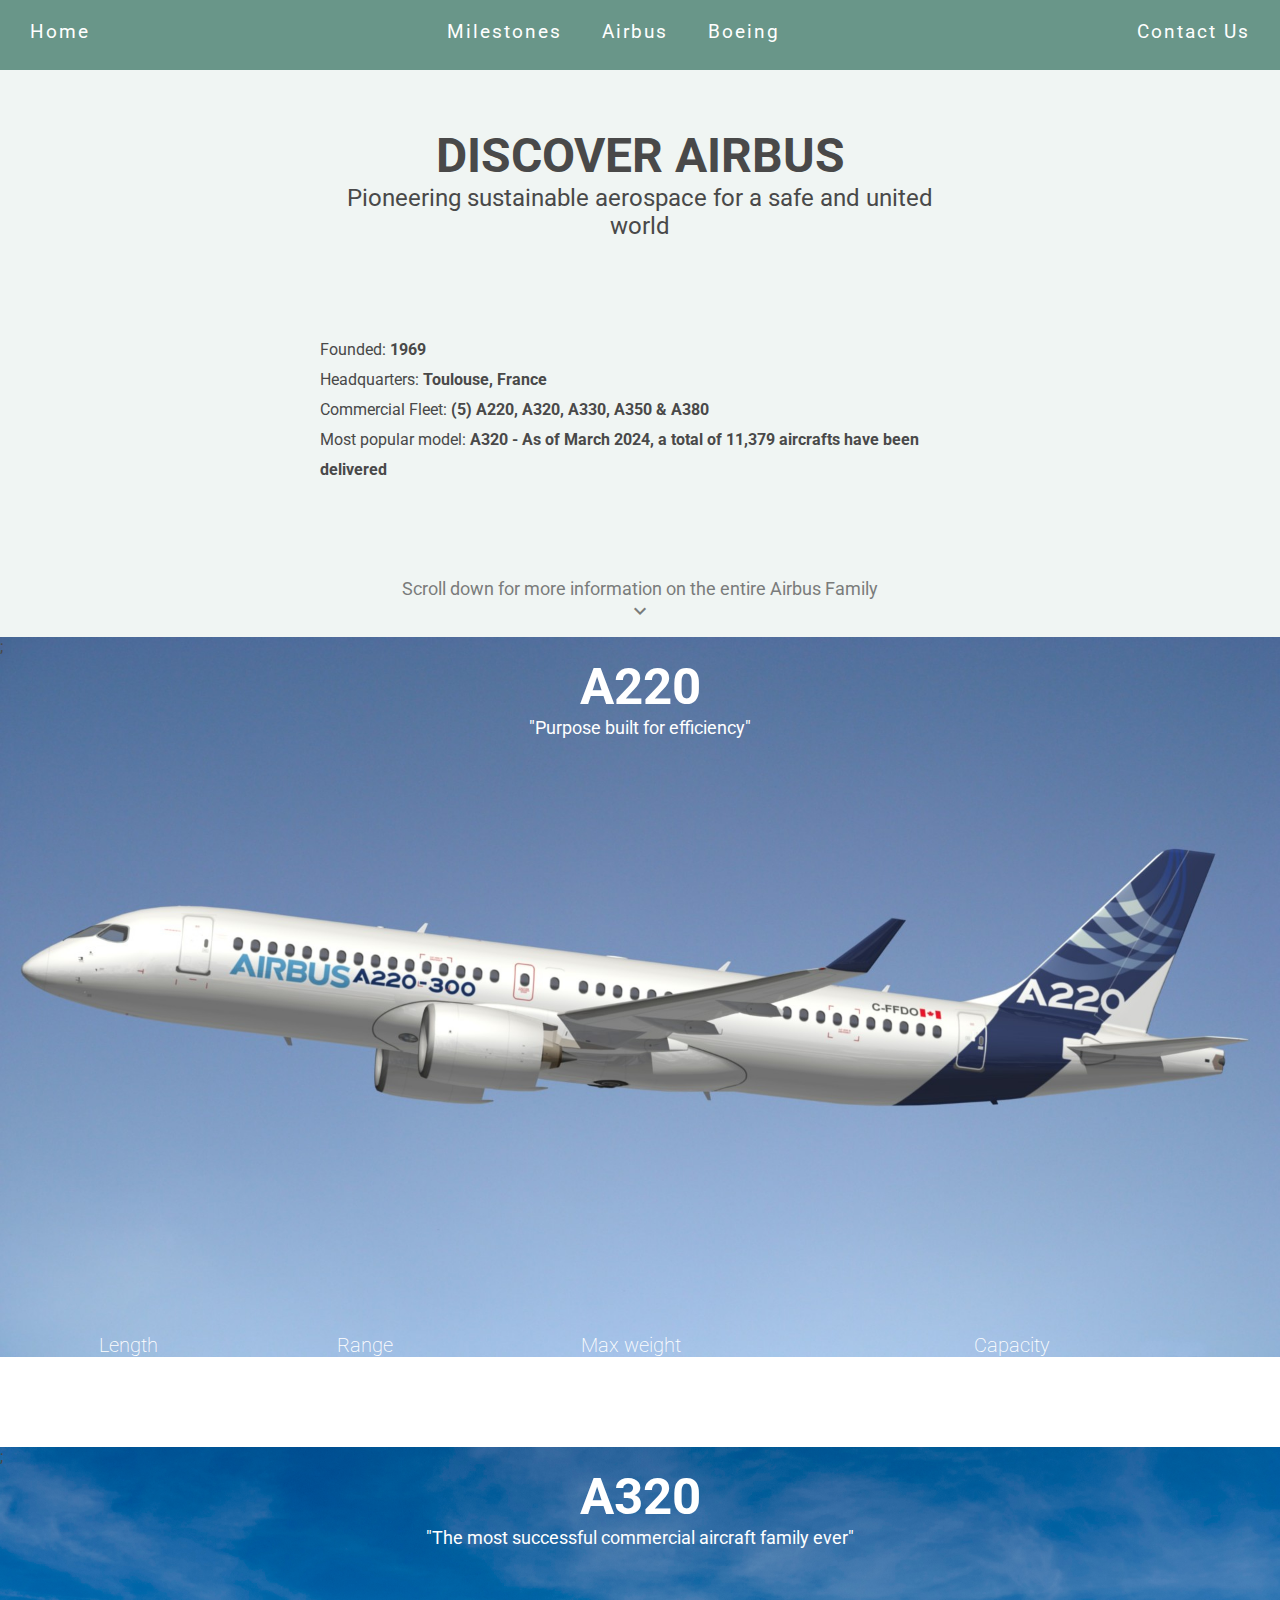
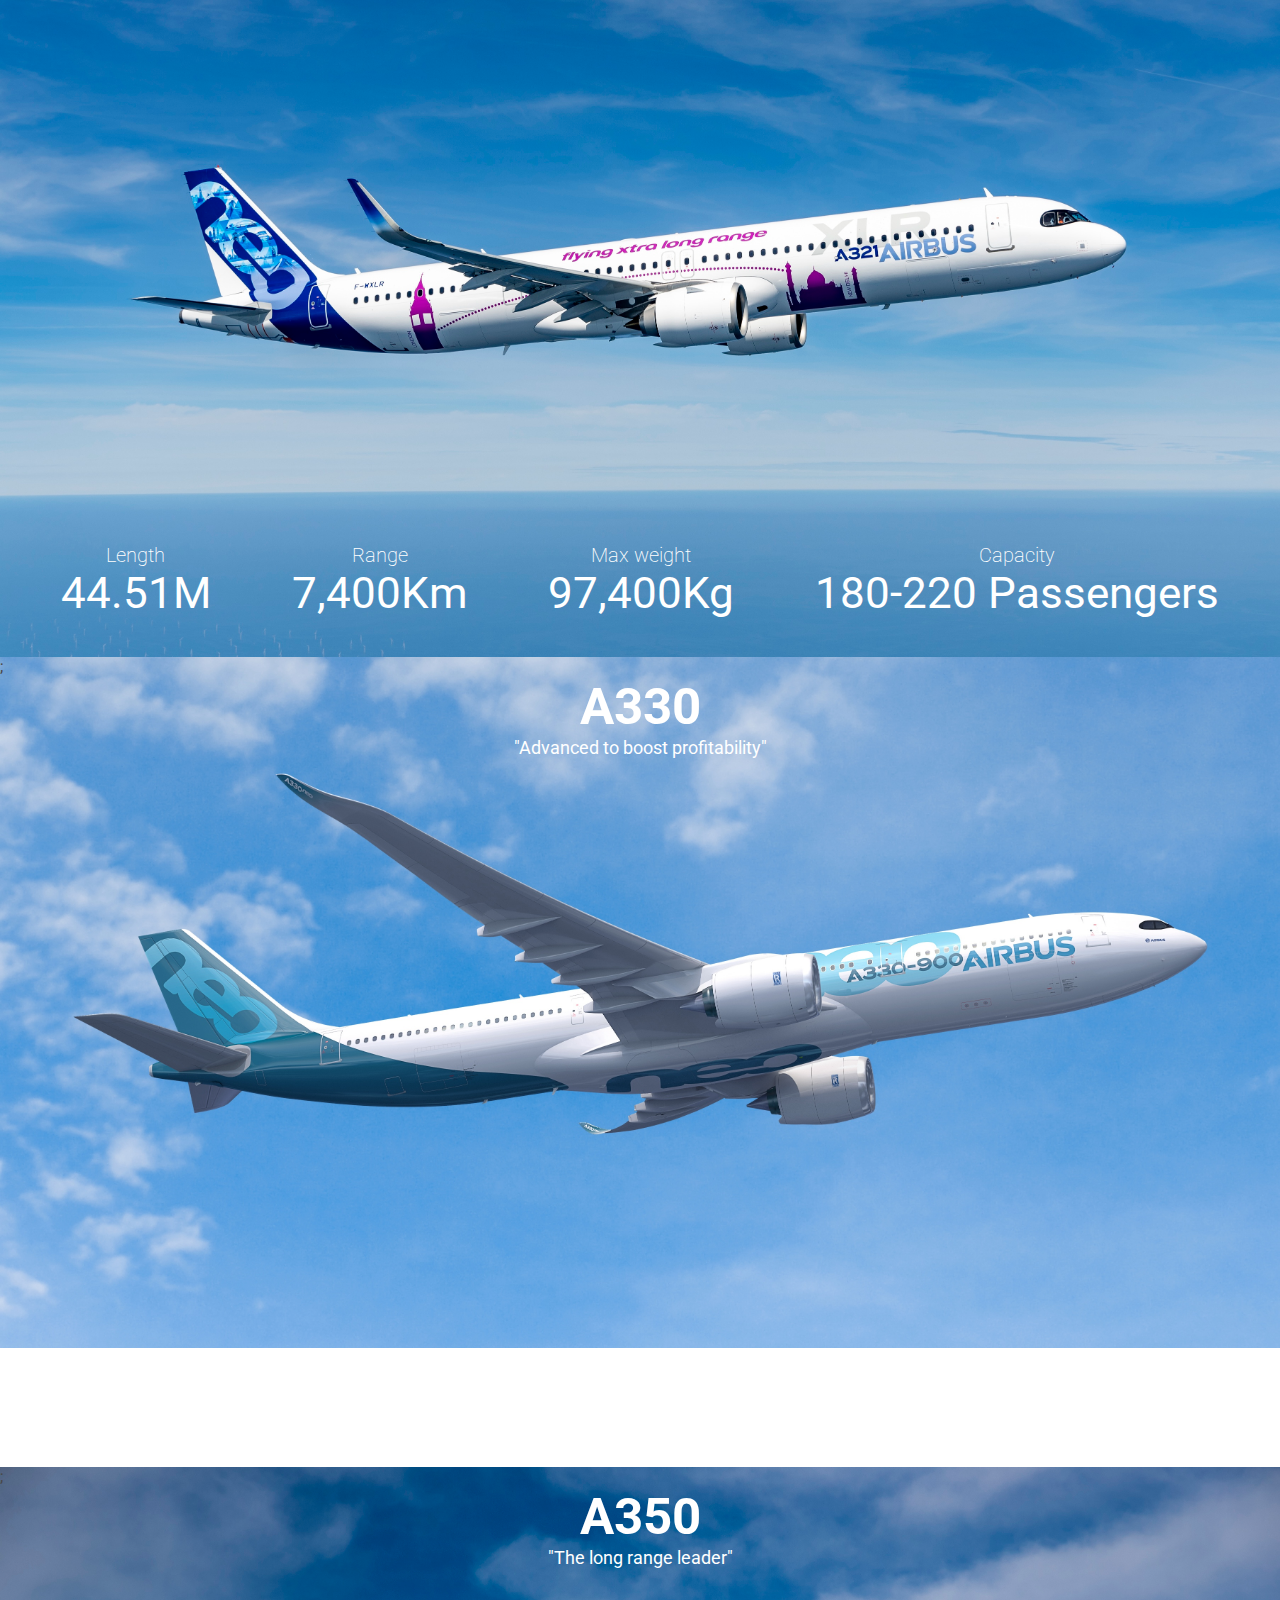
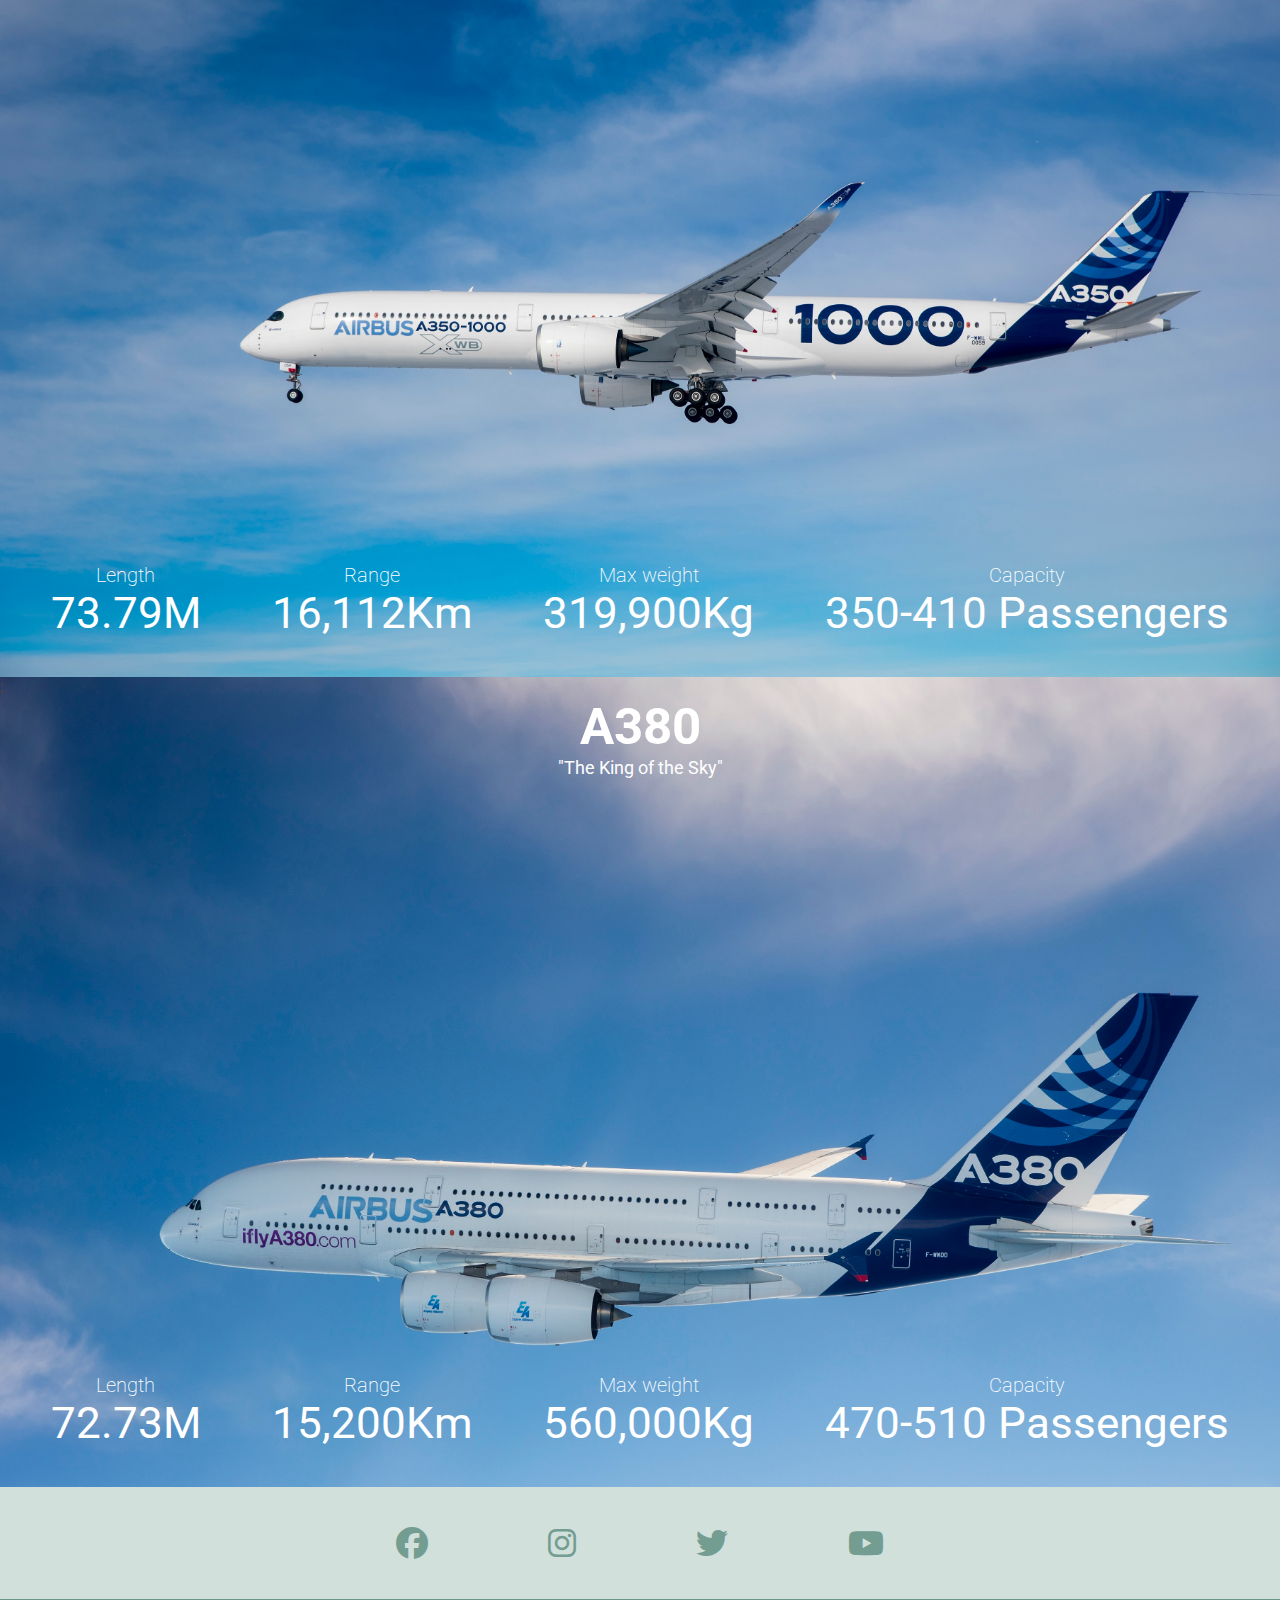
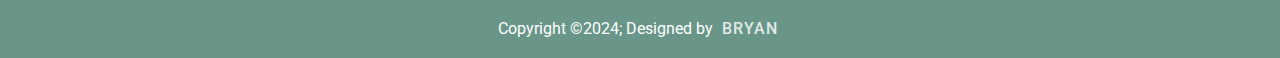
==== Airbus.html @ 9316a897 "fix airbus issues" ====
<!DOCTYPE html>
<html lang="en">
<head>
    <meta charset="UTF-8">
    <meta name="viewport" content="width=device-width, initial-scale=1.0">
    
    <!-- Meta tags for search engines // Used ChatGPT to generate description and keywords-->
    <meta name="description" content="Explore the dominance of Airbus and Boeing in the aviation industry on Aviation Monopoly. Learn about their history, fleet, and impact on air travel.">
    <meta name="keywords" content="aviation, monopoly, Airbus, Boeing, aircraft, fleet, dominance">

    <title>Airbus Aircraft Portafolio</title>

    <!--CSS linked-->
    <link rel="stylesheet" href="assets/css/style.css">

    <!--Added Google Icons-->
    <link href="https://fonts.googleapis.com/icon?family=Material+Icons"
      rel="stylesheet">

      <!-- Added Font-Awesome for social media icons in footer -->

    <link rel="stylesheet" href="https://cdnjs.cloudflare.com/ajax/libs/font-awesome/6.5.2/css/all.min.css"  
    crossorigin="anonymous" referrerpolicy="no-referrer">
    
</head>
<body>
    <header>
        <nav id="menu">
          <ul>
            <li class="homepage"><a href="index.html">Home</a></li>
            <li><a href="index.html#Milestones">Milestones</a></li>
            <li class="dropdown">
              <a href="Airbus.html">Airbus</a>
              <div class="dropdown-content">
                <a href="Airbus.html#a220">A220</a>
                <a href="Airbus.html#a320">A320</a>
                <a href="Airbus.html#a330">A330</a>
                <a href="Airbus.html#a350">A350</a>
                <a href="Airbus.html#a380">A380</a>
              </div>
            </li>
            <li class="dropdown">
              <a href="Boeing.html">Boeing</a>
              <div class="dropdown-content">
                <a href="Boeing.html#b737">Boeing 737</a>
                <a href="Boeing.html#b747">Boeing 747</a>
                <a href="Boeing.html#b767">Boeing 767</a>
                <a href="Boeing.html#b777">Boeing 777</a>
                <a href="Boeing.html#b787">Boeing 787</a>
              </div>
            </li>
            <li class="contact"><a href="index.html#form">Contact Us</a></li>
          </ul>
        </nav>
      </header>

    <section class="airbus-hero">
        <div class="airbus-title">
            <h1>DISCOVER AIRBUS</h1>
            <p>Pioneering sustainable aerospace for a safe and united world</p>
        </div>
        <div class="stats">
            <ul style="list-style-type: none;">
                <li>Founded:<strong> 1969</strong></li>
                <li>Headquarters: <strong>Toulouse, France</strong></li>
                <li>Commercial Fleet: <strong>(5) A220, A320, A330, A350 & A380</strong></li>
                <li> Most popular model: <strong>A320 - As of March 2024, a total of 11,379 aircrafts have been delivered</strong></li>
            </ul>
        </div>
        <div class="scroll">
            <p>Scroll down for more information on the entire Airbus Family</p>
            <i class="material-icons">expand_more</iclass></i>
        </div>
    </section>
    <section class="a220-container" id="a220">
        <img src="./assets/images/Airbus-Page/A220-300 in flight.jpeg" class="a220-img" alt="a220 in flight">;
       <div class="a220-title">
            <h1>A220</h1>
            <p >"Purpose built for efficiency"</p>
       </div>
        <div class="a220-info">
            <div>
                <p>Length</p>
                <h3>38.7M</h3>
            </div>
            <div>
                <p>Range</p>
                <h3>6,297Km</h3>
            </div>
            <div>
                <p>Max weight</p>
                <h3>71,200Kg</h3>
            </div>
            <div>
                <p>Capacity</p>
                <h3>120-150 Passengers</h3>
            </div>
        </div>
    </section>

   <section class="a220-container" id="a320">
        <img src="./assets/images/Airbus-Page/A321XLR.jpg" alt="a321 in flight">;
       <div class="a220-title" style="color:white">
            <h1>A320</h1>
            <p>"The most successful commercial aircraft family ever"</p>
       </div>
        <div class="a220-info">
            <div>
                <p>Length</p>
                <h3>44.51M</h3>
            </div>
            <div>
                <p>Range</p>
                <h3>7,400Km</h3>
            </div>
            <div>
                <p>Max weight</p>
                <h3>97,400Kg</h3>
            </div>
            <div>
                <p>Capacity</p>
                <h3>180-220 Passengers</h3>
            </div>
        </div>
    </section>

    <section class="a220-container" id="a330">
        <img src="./assets/images/Airbus-Page/A330-900.jpg" alt="a330 in flight">;
       <div class="a220-title" style="color:white">
            <h1>A330</h1>
            <p>"Advanced to boost profitability"</p>
       </div>
        <div class="a220-info">
            <div>
                <p>Length</p>
                <h3>63.66M</h3>
            </div>
            <div>
                <p>Range</p>
                <h3>13,334Km</h3>
            </div>
            <div>
                <p>Max weight</p>
                <h3>251,900Kg</h3>
            </div>
            <div>
                <p>Capacity</p>
                <h3>260-300 Passengers</h3>
            </div>
        </div>
    </section>

    <section class="a220-container" id="a350">
        <img src="./assets/images/Airbus-Page/A350-1000.jpg" alt="a350 in flight">;
       <div class="a220-title" style="color:white">
            <h1>A350</h1>
            <p>"The long range leader"</p>
       </div>
        <div class="a220-info">
            <div>
                <p>Length</p>
                <h3>73.79M</h3>
            </div>
            <div>
                <p>Range</p>
                <h3>16,112Km</h3>
            </div>
            <div>
                <p>Max weight</p>
                <h3>319,900Kg</h3>
            </div>
            <div>
                <p>Capacity</p>
                <h3>350-410 Passengers</h3>
            </div>
        </div>
    </section>

    <section class="a220-container" id="a380">
        <img src="./assets/images/Airbus-Page/A380.jpg" class="a320-img" alt="a380 in flight">;
       <div class="a220-title" style="color:white">
            <h1>A380</h1>
            <p>"The King of the Sky"</p>
       </div>
        <div class="a220-info">
            <div>
                <p>Length</p>
                <h3>72.73M</h3>
            </div>
            <div>
                <p>Range</p>
                <h3>15,200Km</h3>
            </div>
            <div>
                <p>Max weight</p>
                <h3>560,000Kg</h3>
            </div>
            <div>
                <p>Capacity</p>
                <h3>470-510 Passengers</h3>
            </div>
        </div>
    </section>

     <!-- Footer section starts here -->

     <footer>
        <div class="footer-container">
          <div class="social-media">
            <a href="https://www.facebook.com/" target="_blank"
              ><i class="fa-brands fa-facebook"></i
            ></a>
            <a href="https://www.instagram.com/" target="_blank"
              ><i class="fa-brands fa-instagram"></i
            ></a>
            <a href="https://twitter.com/?lang=en" target="_blank"
              ><i class="fa-brands fa-twitter"></i
            ></a>
            <a href="https://www.youtube.com/" target="_blank"
              ><i class="fa-brands fa-youtube"></i
            ></a>
          </div>
        </div>
  
        <div class="footer-bottom">
          <p>
            Copyright &copy;2024; Designed by
            <span class="designer">BRYAN</span>
          </p>
        </div>
      </footer>
  
      <!-- Footer section ends here -->

</body>
</html>
---- assets/css/style.css ----
/* Google fonts import*/
@import url("https://fonts.googleapis.com/css2?family=Roboto:ital,wght@0,100;0,300;0,400;0,500;0,700;0,900;1,100;1,300;1,400;1,500;1,700;1,900&display=swap");

* {
  padding: 0;
  margin: 0;
  box-sizing: border-box;
}

/* Make body be viewed in the entire screen*/
body {
  min-height: 100vh;
  display: flex;
  flex-direction: column;
  font-family: "Roboto";
  font-size: 16px;
  color: #494949;
}

/* Header styling starts here */

header {
  position: relative;
  height: 70px;
  z-index: 1;
  background-color: #699689;
  
}

#menu ul {
  list-style: none;
  padding: 20px;
  display: flex;
  justify-content: space-between;
  align-items: center; 
  font-size: 118%;
  letter-spacing: 2px;
  color: white;
}

#menu li {
  margin: 0 10px;
}

#menu .homepage,
#menu .contact {
  margin: 0;
}

#menu .homepage {
  margin-right: auto;
}

#menu .contact {
  margin-left: auto;
}

#menu a {
  text-decoration: none;
  color: white;
  padding: 15px 10px;
  text-align: center;
}

#menu a:hover {
  background-color: #d2e0dc;
}

/* Header styling ends here */

/* Dropdown Nav styling starts here */

.dropdown:hover .dropdown-content {
  display: block;
}

.dropdown-content {
  display: none;
  position: absolute;
  background-color: #699689;
  min-width: 150px;
  z-index: 1;
  box-shadow: 0 0 3px #808080;
}

.dropdown-content a {
  display: block;
  line-height: 30px;
  text-align: center;
}

/* Dropdown Nav styling ends here */

/* Hero page starts here*/

.hero {
  position: relative;
  overflow: hidden;
  height: 63vh;
}

.hero img {
  width: 100%;
  height: auto;
  object-fit: cover;
}

.page-title {
  position: absolute;
  top: 110px;
  left: 50%;
  transform: translateX(-50%);
  width: 100%;
  text-align: center;
  color: white;
}

.page-title h1 {
  font-size: 40px;
  padding: 20px;
}

/* Hero page ends here*/

/* About section starts here */

.about-section {
  padding: 30px 80px;
}

.about-section h2 {
  text-align: center;
  font-size: 27px;
  padding: 30px;
}

.about-section p {
  text-align: center;
  line-height: 30px;
  margin: 30px auto;
}

/* About section ends here */


/*Milestones Section*/
.milestonetitle {
  background-color: #f0f5f3;
  padding: 30px 60px;
}
.milestonetitle h2{ 
  text-align: center;
  padding: 30px;
  font-size: 27px;
}


/*Milestones checkpoints*/
.checkpoint {
  width: 100%;
  text-align: justify;
  padding: 15px 100px;
}
.checkpoint-one {
  width: 100%;
  text-align: justify;
  padding: 15px 100px;
  padding-top: 40px;
}
/*ZigZag format - Follow template on W3Schools*/
.container {
  padding: 20px 80px;
}
.container h3{
  text-align: center;
  padding: 20px;
}
.container video{
  display: block;
    margin: auto;
}

.column-33 {
  float: left;
  padding: 20px;
}

.milestone-text {
  text-align: justify;
  padding-top: 50px;
  line-height: 25px;
}

/*Airbus Homepage*/
.airbus-hero {
  position: relative;
  overflow: hidden;
  background-color: #f0f5f3;
  height: 63vh;
  font-size: x-large;
}
.airbus-title {
  position: absolute;
  top: 20%;
  left: 50%;
  transform: translate(-50%, -50%);
  text-align: center;
}
.stats {
  position: absolute;
  top: 60%;
  left: 50%;
  transform: translate(-50%, -50%);
  text-align: left;
  font-size: 16px;
  line-height: 30px;
  list-style-type: disc;
}

/*Aircraft Fleet*/
.a220-container {
  position: relative;
  width: 100%;
  height: 90vh;
}
.a220-container img {
  z-index: -1;
  position: absolute;
  width: 100vw;
  object-fit: cover;
}
.a220-info {
  width: 100%;
  display: flex;
  align-items: center;
  position: absolute;
  bottom: 38px;
  text-align: center;
  justify-content: space-evenly;
  color: white;
}
.a220-info div {
  margin: 0 20px;
}
.a220-info div h3 {
  font-size: clamp(12px, 4vw, 44px);
  font-weight: 400;
}
.a220-info div p {
  font-size: clamp(12px, 4vw, 20px);
  font-weight: 200;
}
.a220-title {
  width: 100%;
  display: flex;
  flex-direction: column;
  align-items: center;
  position: absolute;
}
.a220-title h1 {
  font-size: clamp(12px, 4vw, 70px);
  font-weight: 700;
}
.a220-title p {
  font-size: clamp(12px, 4vw, 18px);
}
#a220 h1 {
  color: white;
}
#a220 p {
  color: white;
}
/*Styling scroll down instruction*/
.scroll {
  position: absolute;
  bottom: 10px;
  width: 100%;
  text-align: center;
  opacity: 0.7;
  font-size: 18px;
}


/* Contacts us form starts here */
.form{
  position: relative;
  align-self: center;
  text-align: center;
  padding: 50px 60px;
}

.contact-us-form {
  position: absolute;
}

.form p{
  padding: 10px;
}

.text-input {
  background-color: white;
  width: 90%;
  padding: 10px;
  margin: 5px;
  border: 0;
}

textarea {
  background-color: white;
  padding: 10px;
  width: 90%;
  height: 100px;
  margin: 5px;
  border: 0;
}

.contact-us-button{
  position: relative;
  text-align: center;
  width: 90%;
  background-color: #699689;
  padding: 5px;
  margin-top: 10px;
  border: 0;
  color: white;
}

.contact-us-button:hover {
  background-color: #d2e0dc;
  cursor: pointer;
}


/* Contacts us form ends here */

/* Footer styling starts here*/

footer {
  background-color: #d2e0dc;
  display: flex;
  flex-direction: column;
}

.footer-container {
  width: 100%;
  padding: 20px 30px;
}

.social-media {
  display: flex;
  justify-content: center;
}

.social-media a {
  text-decoration: none;
  padding: 10px 50px;
  margin: 10px;
  border-radius: 50%;
}

.social-media a i {
  font-size: 2em;
  color: #699689;
  opacity: 0.9;
}

.social-media a:hover i {
  color: white;
  transition: 0.5s;
}

.footer-bottom {
  background-color: #699689;
  padding: 20px;
  text-align: center;
}

.footer-bottom p {
  color: white;
}

.designer {
  opacity: 0.8;
  letter-spacing: 1px;
  font-weight: 500;
  margin: 0px 5px;
}

/* Footer styling ends here*/


/* Media queries for responsivness */

@media screen and (max-width: 768px) {
  .page-title {
    width: 100%; 
  }
 
}

@media screen and (max-width: 1000px) {
  /*To make ZigZag portion responsive*/
  .column-66,
  .column-33 {
    width: 100%;
    text-align: center;
  }
  .hero{
    height: 38vh;
  }
  .a220-container{
    height: 45vh;
  }
  .a220-container img{
    height: 45vh;
    object-fit:fill
  };
}
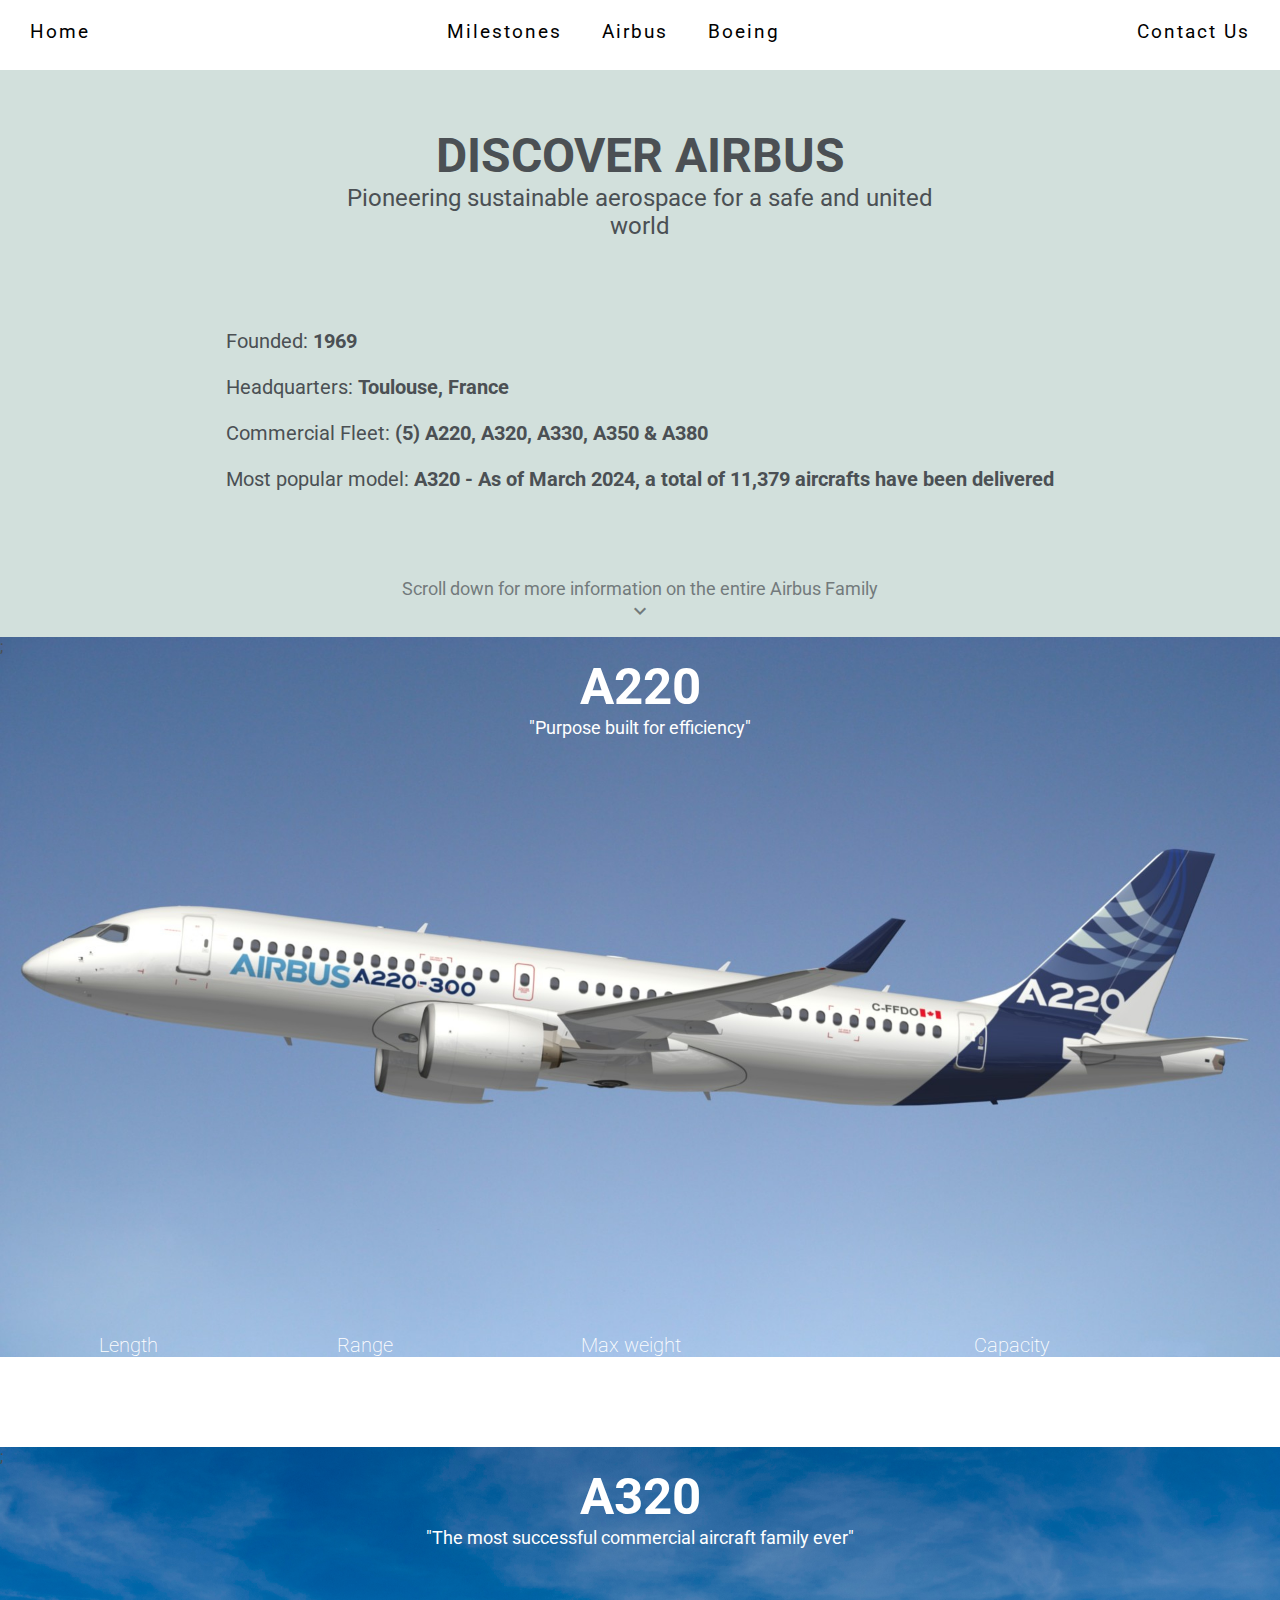
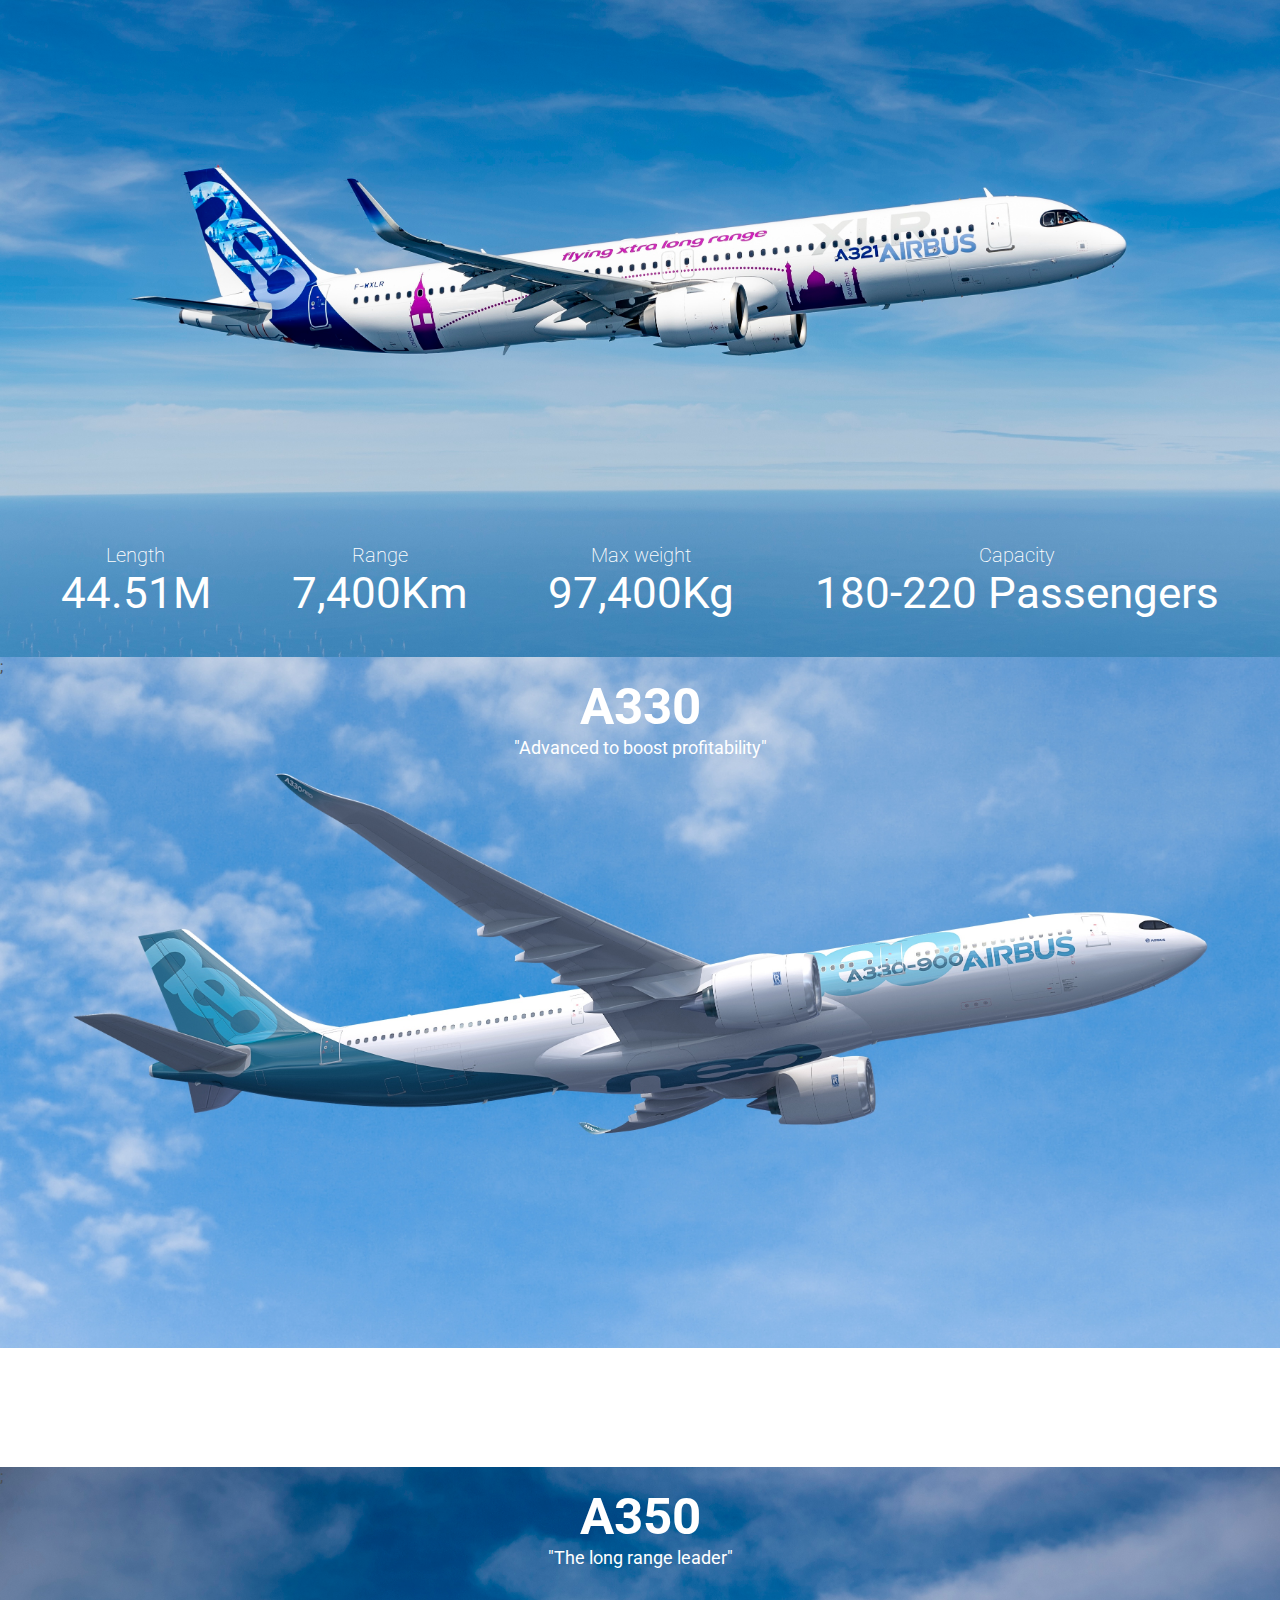
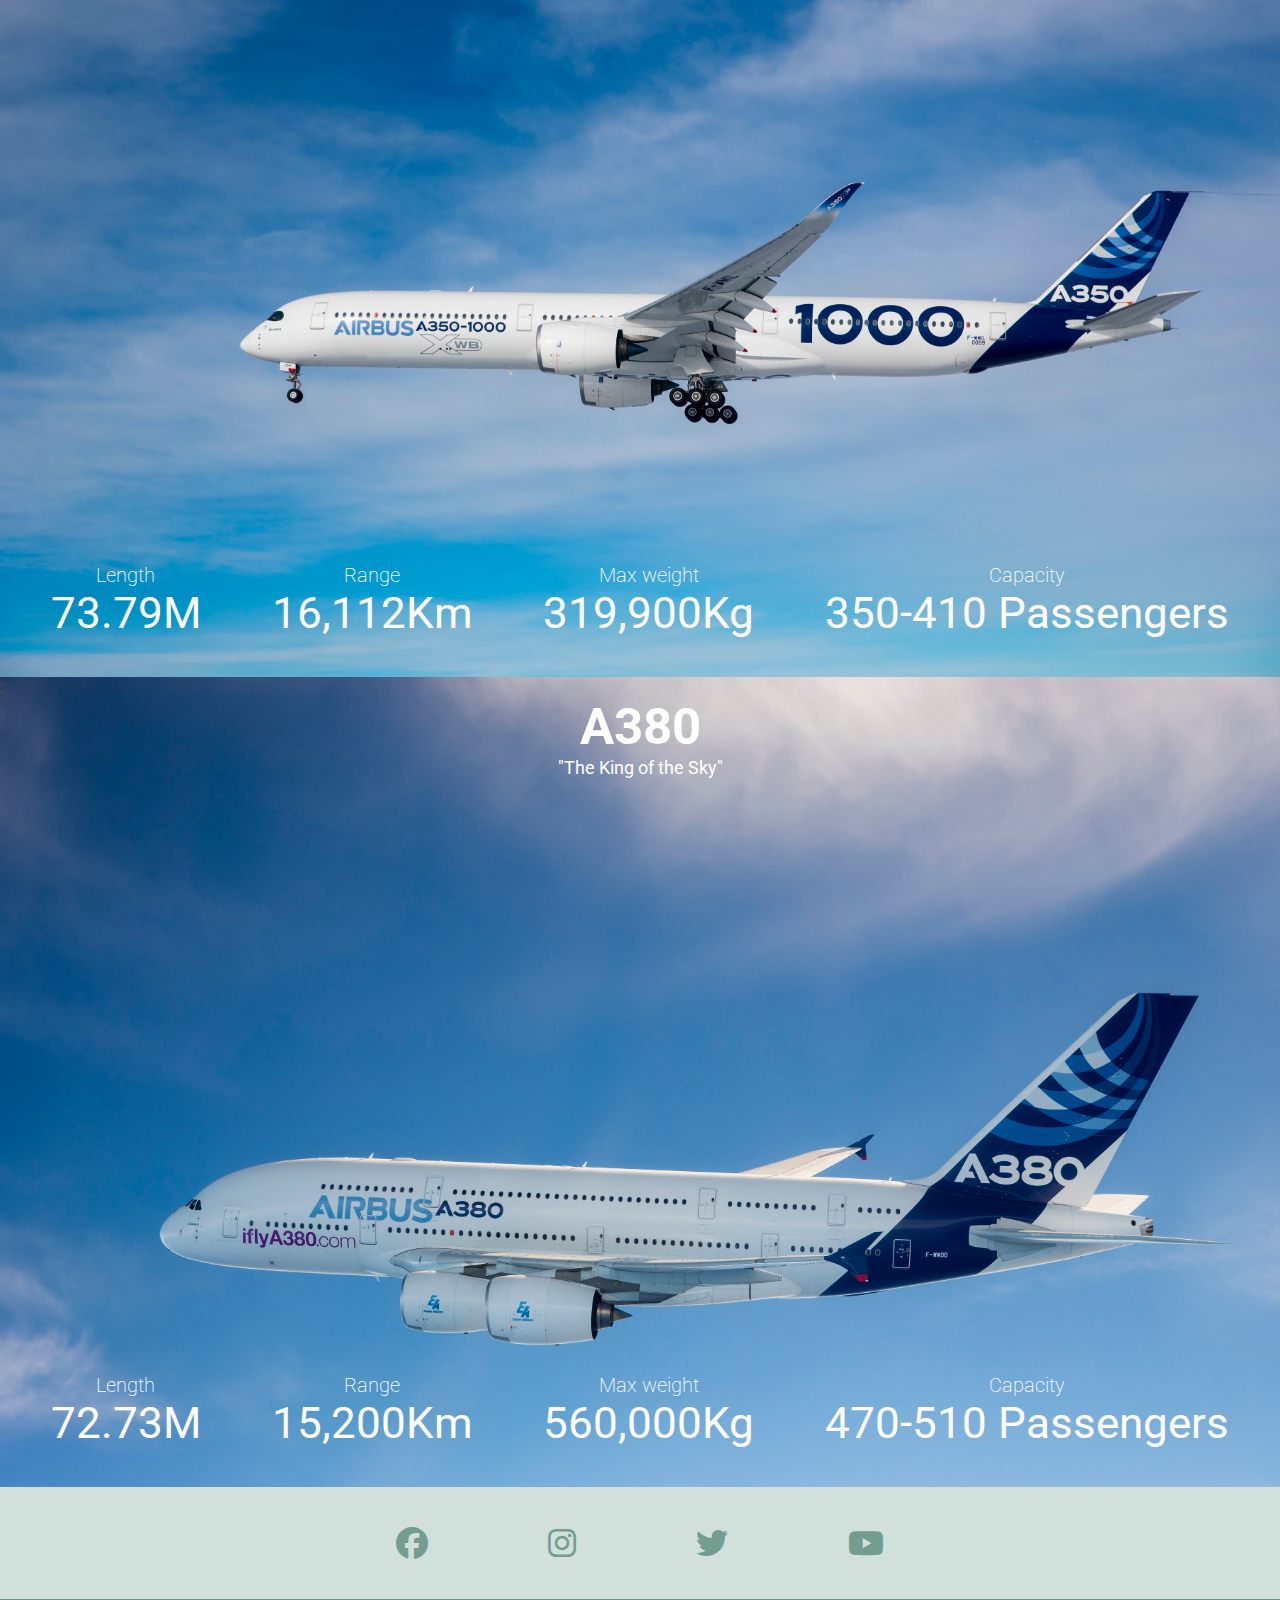
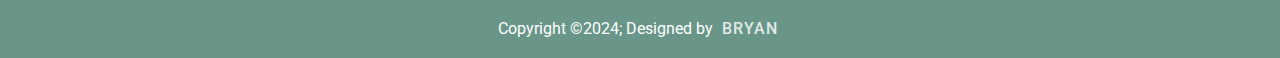
==== commit 4968303f: "Add read-me images" ====
--- a/Airbus.html
+++ b/Airbus.html
@@ -177,7 +177,7 @@
     </section>
 
     <section class="a220-container" id="a380">
-        <img src="./assets/images/Airbus-Page/A380.jpg" class="a320-img" alt="a380 in flight">;
+        <img src="./assets/images/Airbus-Page/A380.jpg" alt="a380 in flight">;
        <div class="a220-title" style="color:white">
             <h1>A380</h1>
             <p>"The King of the Sky"</p>
--- a/assets/css/style.css
+++ b/assets/css/style.css
@@ -12,9 +12,9 @@
   min-height: 100vh;
   display: flex;
   flex-direction: column;
-  font-family: "Roboto";
+  font-family: "Roboto", sans-serif;
   font-size: 16px;
-  color: #494949;
+  color: #4b5054;
 }
 
 /* Header styling starts here */
@@ -23,8 +23,6 @@
   position: relative;
   height: 70px;
   z-index: 1;
-  background-color: #699689;
-  
 }
 
 #menu ul {
@@ -35,7 +33,6 @@
   align-items: center; 
   font-size: 118%;
   letter-spacing: 2px;
-  color: white;
 }
 
 #menu li {
@@ -57,7 +54,7 @@
 
 #menu a {
   text-decoration: none;
-  color: white;
+  color: black;
   padding: 15px 10px;
   text-align: center;
 }
@@ -77,7 +74,7 @@
 .dropdown-content {
   display: none;
   position: absolute;
-  background-color: #699689;
+  background-color: white;
   min-width: 150px;
   z-index: 1;
   box-shadow: 0 0 3px #808080;
@@ -191,11 +188,11 @@
   line-height: 25px;
 }
 
-/*Airbus Homepage*/
+/*Airbus/ Boeing Homepage*/
 .airbus-hero {
   position: relative;
   overflow: hidden;
-  background-color: #f0f5f3;
+  background-color: #d2e0dc;
   height: 63vh;
   font-size: x-large;
 }
@@ -211,10 +208,9 @@
   top: 60%;
   left: 50%;
   transform: translate(-50%, -50%);
-  text-align: left;
-  font-size: 16px;
-  line-height: 30px;
-  list-style-type: disc;
+  font-size: 20px;
+  line-height: 46px;
+  width: max-content;
 }
 
 /*Aircraft Fleet*/
@@ -413,6 +409,10 @@
   }
   .a220-container img{
     height: 45vh;
-    object-fit:fill
-  };
+    object-fit:fill;
+  }
+  .stats{
+    font-size: 14px;
+    line-height: 30px;
+  }
 }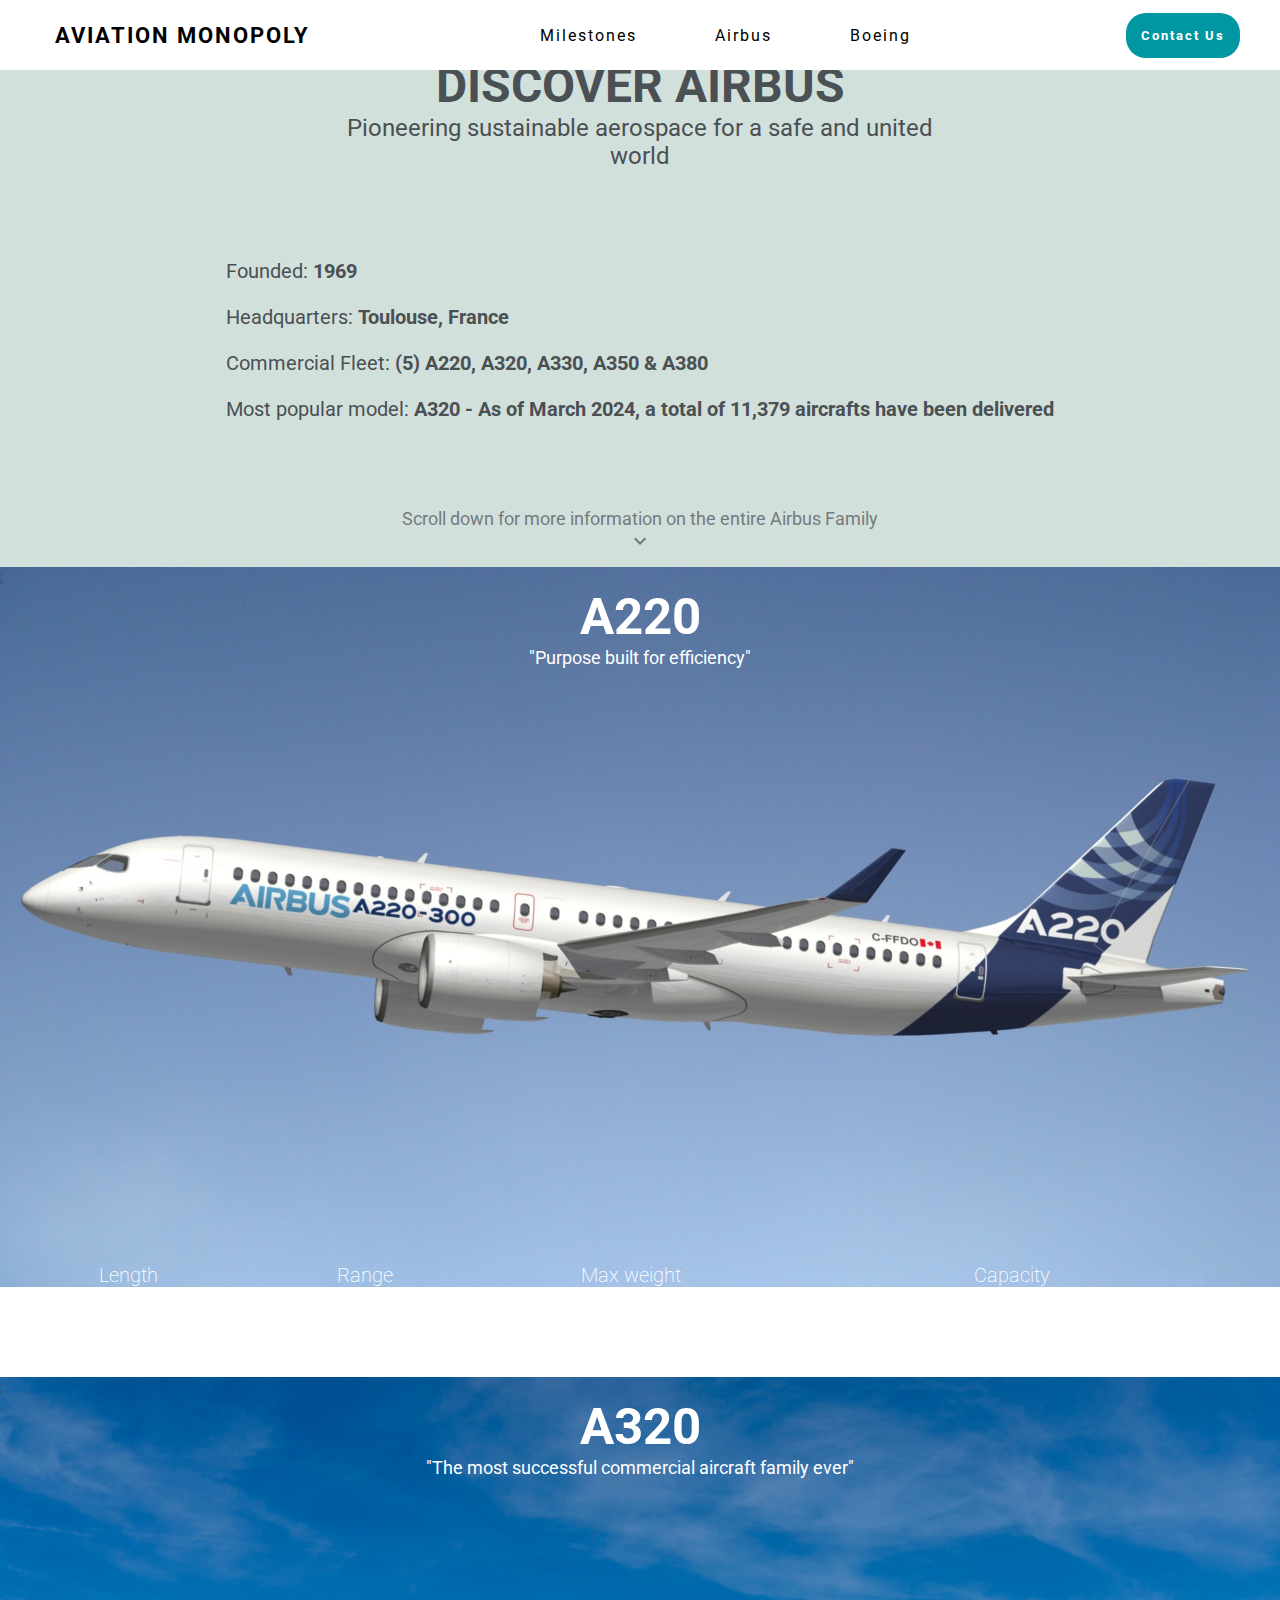
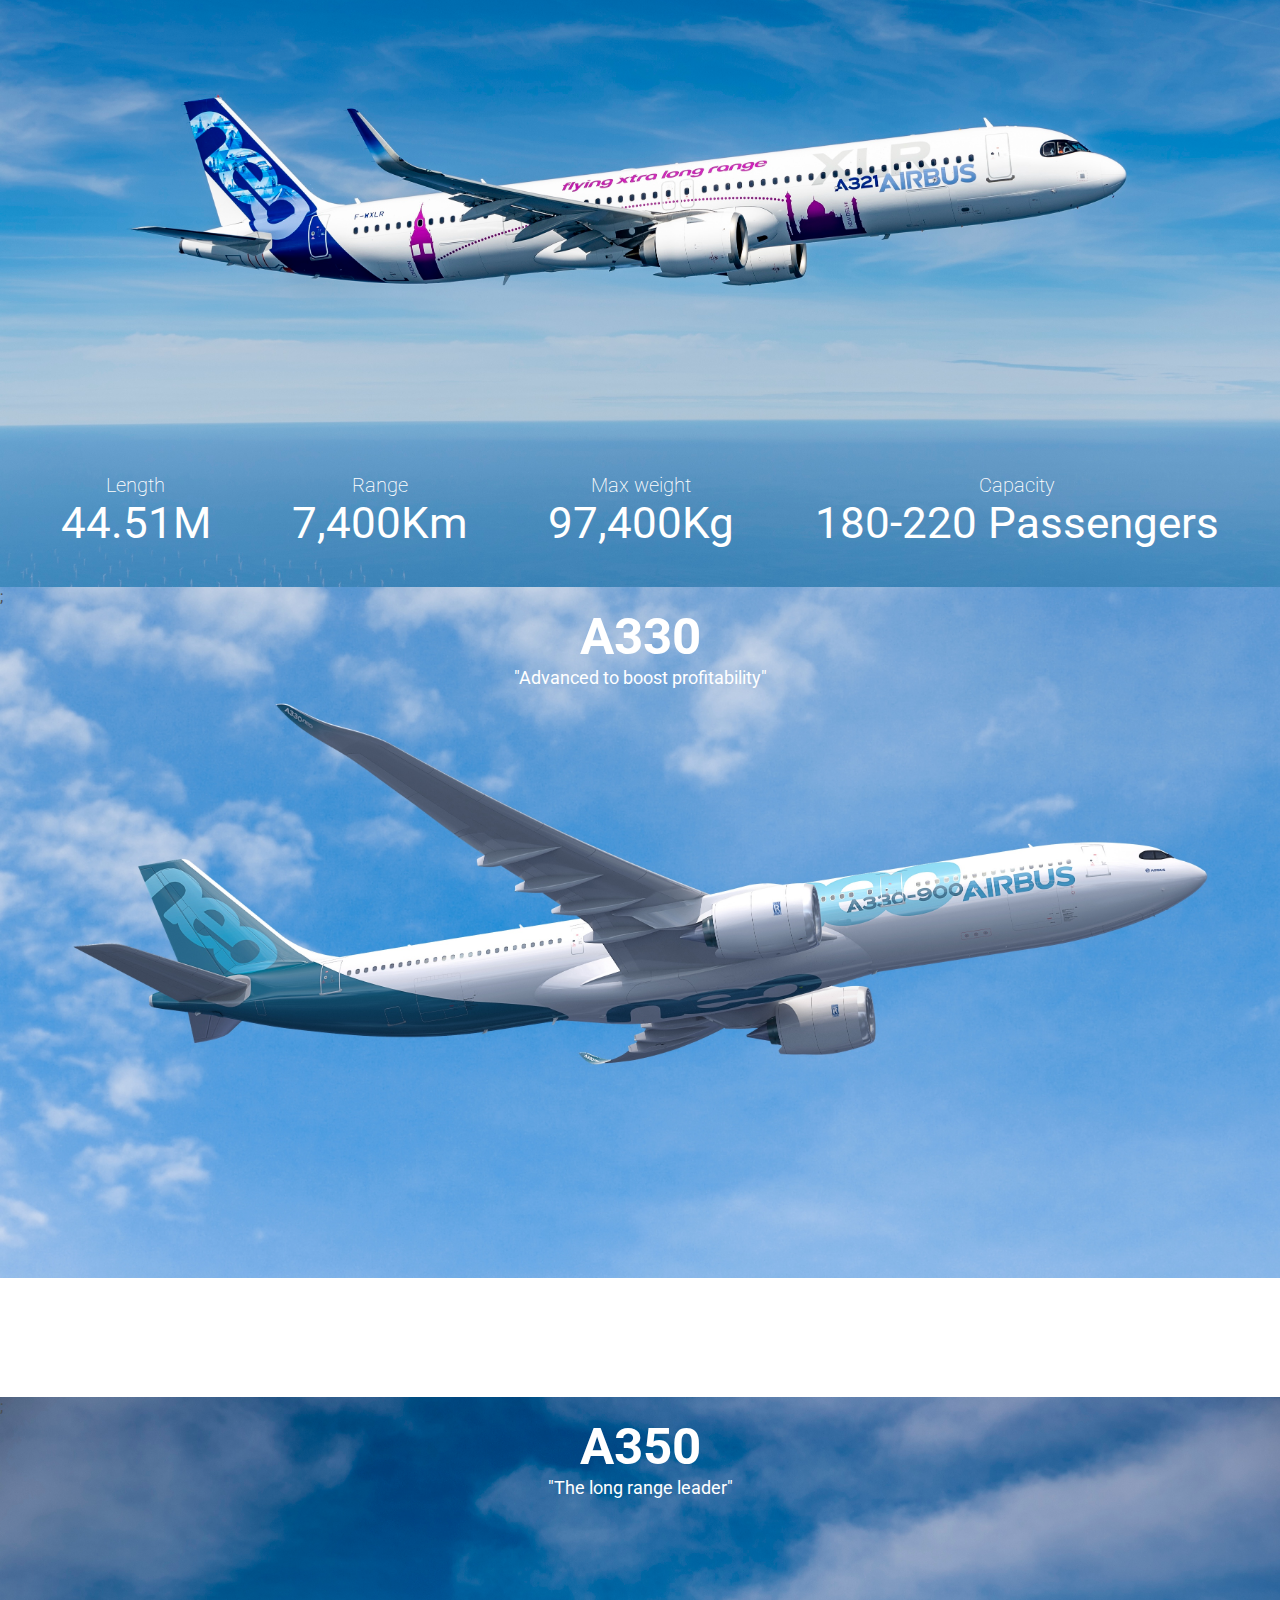
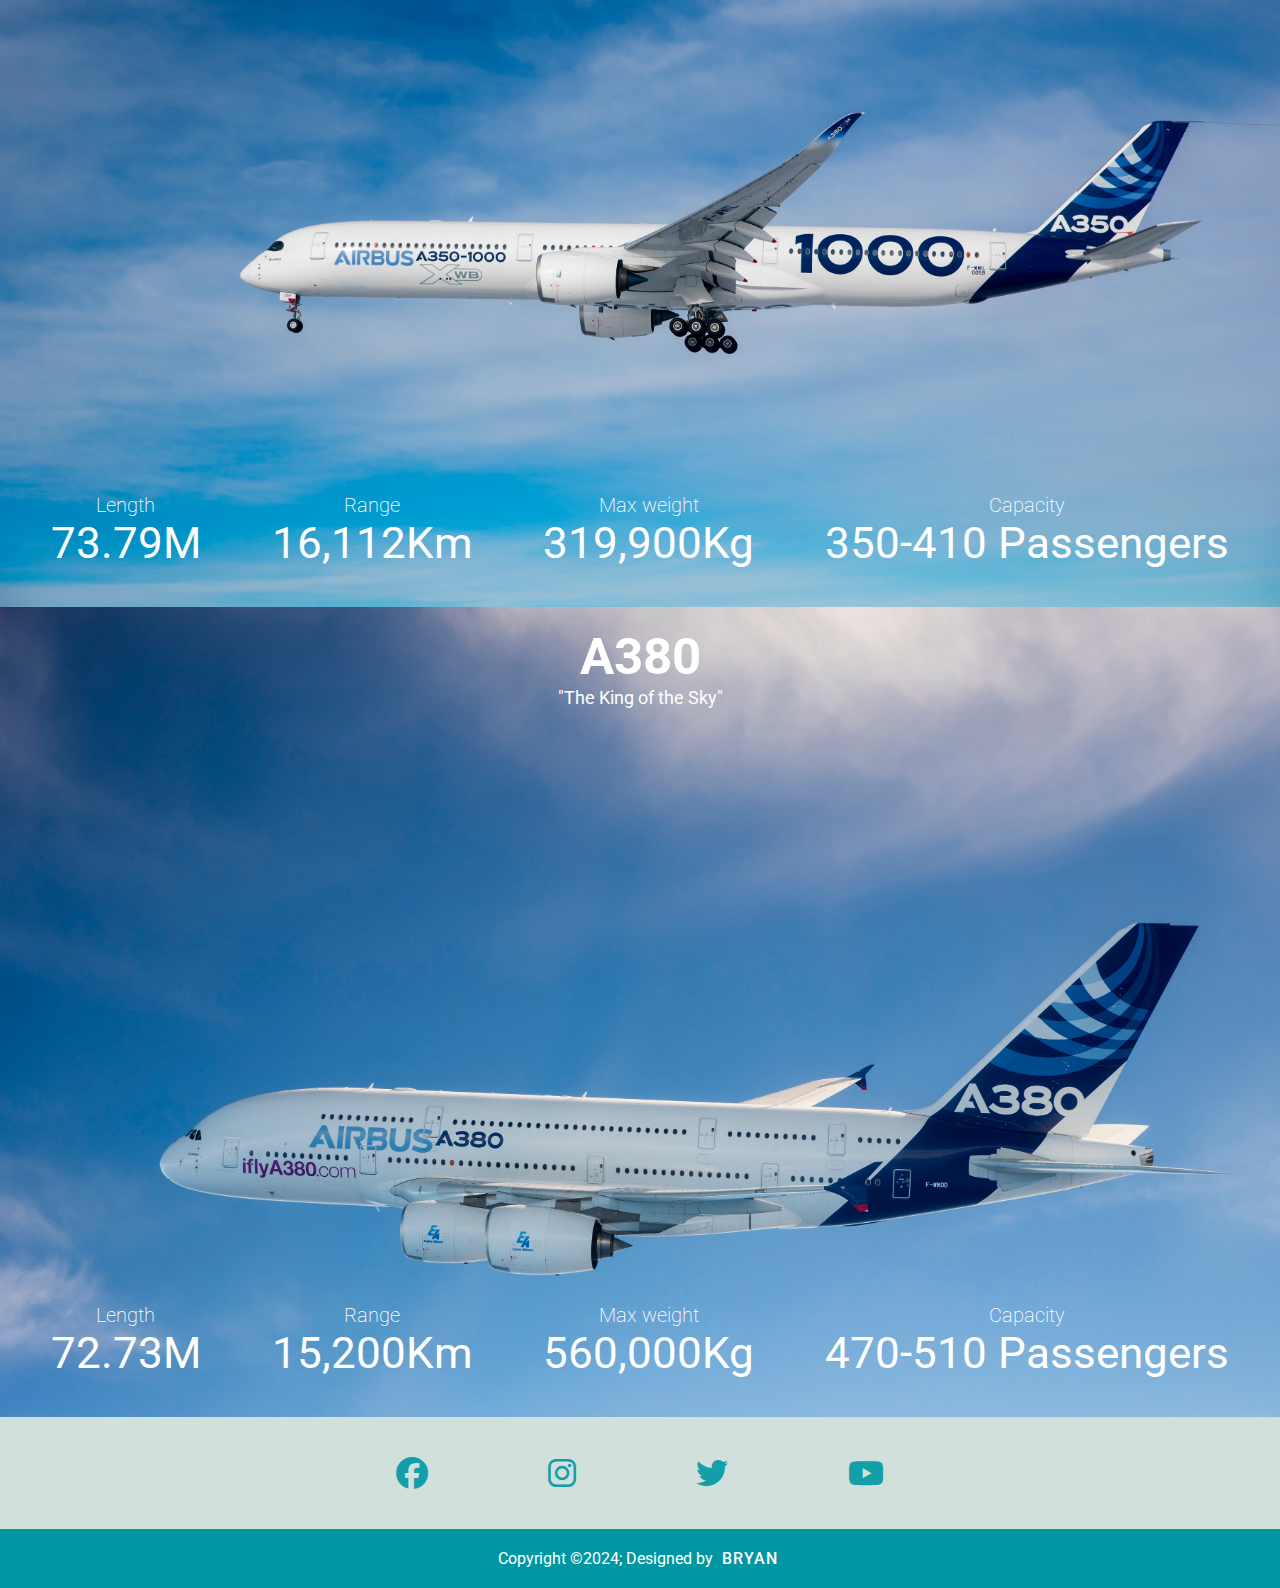
==== commit c32498f1: "Update to navbar" ====
--- a/Airbus.html
+++ b/Airbus.html
@@ -25,9 +25,9 @@
 </head>
 <body>
     <header>
-        <nav id="menu">
-          <ul>
-            <li class="homepage"><a href="index.html">Home</a></li>
+        <nav class="navbar">
+          <div class="logo"><a href="index.html">AVIATION MONOPOLY</a></div>
+          <ul class="links">
             <li><a href="index.html#Milestones">Milestones</a></li>
             <li class="dropdown">
               <a href="Airbus.html">Airbus</a>
@@ -49,8 +49,11 @@
                 <a href="Boeing.html#b787">Boeing 787</a>
               </div>
             </li>
-            <li class="contact"><a href="index.html#form">Contact Us</a></li>
           </ul>
+         <a class="action-btn" href="index.html#form">Contact Us</a>
+          <div class="toggle-btn">
+            <i class="material-icons">menu</iclass></i>
+          </div>
         </nav>
       </header>
 
--- a/assets/css/style.css
+++ b/assets/css/style.css
@@ -20,47 +20,70 @@
 /* Header styling starts here */
 
 header {
-  position: relative;
+  position: fixed;
+  background-color: white;
+  width: 100%;
   height: 70px;
   z-index: 1;
 }
 
-#menu ul {
+li{
   list-style: none;
-  padding: 20px;
-  display: flex;
-  justify-content: space-between;
-  align-items: center; 
-  font-size: 118%;
-  letter-spacing: 2px;
-}
-
-#menu li {
-  margin: 0 10px;
-}
-
-#menu .homepage,
-#menu .contact {
-  margin: 0;
-}
-
-#menu .homepage {
-  margin-right: auto;
-}
-
-#menu .contact {
-  margin-left: auto;
-}
-
-#menu a {
+}
+
+a{
   text-decoration: none;
   color: black;
-  padding: 15px 10px;
-  text-align: center;
-}
-
-#menu a:hover {
-  background-color: #d2e0dc;
+  padding: 15px;
+}
+
+.navbar{
+  width: 100%;
+  height: 70px;
+  max-width: 1200px;
+  margin: 0 auto;
+  display: flex;
+  justify-content: space-between;
+  align-items: center;
+  letter-spacing: 2px;
+  
+}
+
+.navbar .logo a{
+  font-size: 1.4rem;
+  font-weight: bold;
+}
+
+.navbar .links{
+  display: flex;
+  gap: 3rem;
+}
+
+.navbar .toggle-btn{
+  font-size: 30px;
+  cursor: pointer;
+  padding-right: 40px;
+  display: none;
+}
+.navbar a:hover {
+  background-color: #0097a2;
+  color: white;  
+}
+
+.action-btn{
+  background-color: #0097a2;
+  color: white;
+  padding: 15px;
+  border: none;
+  outline: none;
+  border-radius: 20px;
+  font-size: 0.8rem;
+  font-weight: bold;
+  cursor: pointer;
+}
+.action-btn:hover{
+  scale: 1.2;
+  transition: 0.5s ease;
 }
 
 /* Header styling ends here */
@@ -84,6 +107,7 @@
   display: block;
   line-height: 30px;
   text-align: center;
+  
 }
 
 /* Dropdown Nav styling ends here */
@@ -151,20 +175,6 @@
   font-size: 27px;
 }
 
-
-/*Milestones checkpoints*/
-.checkpoint {
-  width: 100%;
-  text-align: justify;
-  padding: 15px 100px;
-}
-.checkpoint-one {
-  width: 100%;
-  text-align: justify;
-  padding: 15px 100px;
-  padding-top: 40px;
-}
-/*ZigZag format - Follow template on W3Schools*/
 .container {
   padding: 20px 80px;
 }
@@ -314,7 +324,7 @@
   position: relative;
   text-align: center;
   width: 90%;
-  background-color: #699689;
+  background-color: #0097a2;
   padding: 5px;
   margin-top: 10px;
   border: 0;
@@ -322,7 +332,8 @@
 }
 
 .contact-us-button:hover {
-  background-color: #d2e0dc;
+  background-color: white;
+  color: #0097a2;
   cursor: pointer;
 }
 
@@ -356,17 +367,18 @@
 
 .social-media a i {
   font-size: 2em;
-  color: #699689;
+  color: #0097a2;
   opacity: 0.9;
 }
 
 .social-media a:hover i {
   color: white;
   transition: 0.5s;
+  scale: 1.3;
 }
 
 .footer-bottom {
-  background-color: #699689;
+  background-color: #0097a2;
   padding: 20px;
   text-align: center;
 }
@@ -376,7 +388,6 @@
 }
 
 .designer {
-  opacity: 0.8;
   letter-spacing: 1px;
   font-weight: 500;
   margin: 0px 5px;
@@ -387,19 +398,33 @@
 
 /* Media queries for responsivness */
 
+@media screen and (max-width: 480px) {
+  #menu ul{
+    object-fit: contain;
+  }
+  .page-title {
+    font-size: 12px;
+    top: 10px; 
+  }
+  .column-33 img{
+    width: 200px;
+    height: 300px;
+    object-fit: contain;
+  }
+}
+
 @media screen and (max-width: 768px) {
   .page-title {
     width: 100%; 
   }
- 
-}
-
-@media screen and (max-width: 1000px) {
-  /*To make ZigZag portion responsive*/
-  .column-66,
+}
+
+@media screen and (max-width: 1024px) {
+  
   .column-33 {
     width: 100%;
     text-align: center;
+    align-items: center;
   }
   .hero{
     height: 38vh;
@@ -415,4 +440,5 @@
     font-size: 14px;
     line-height: 30px;
   }
-}+}
+
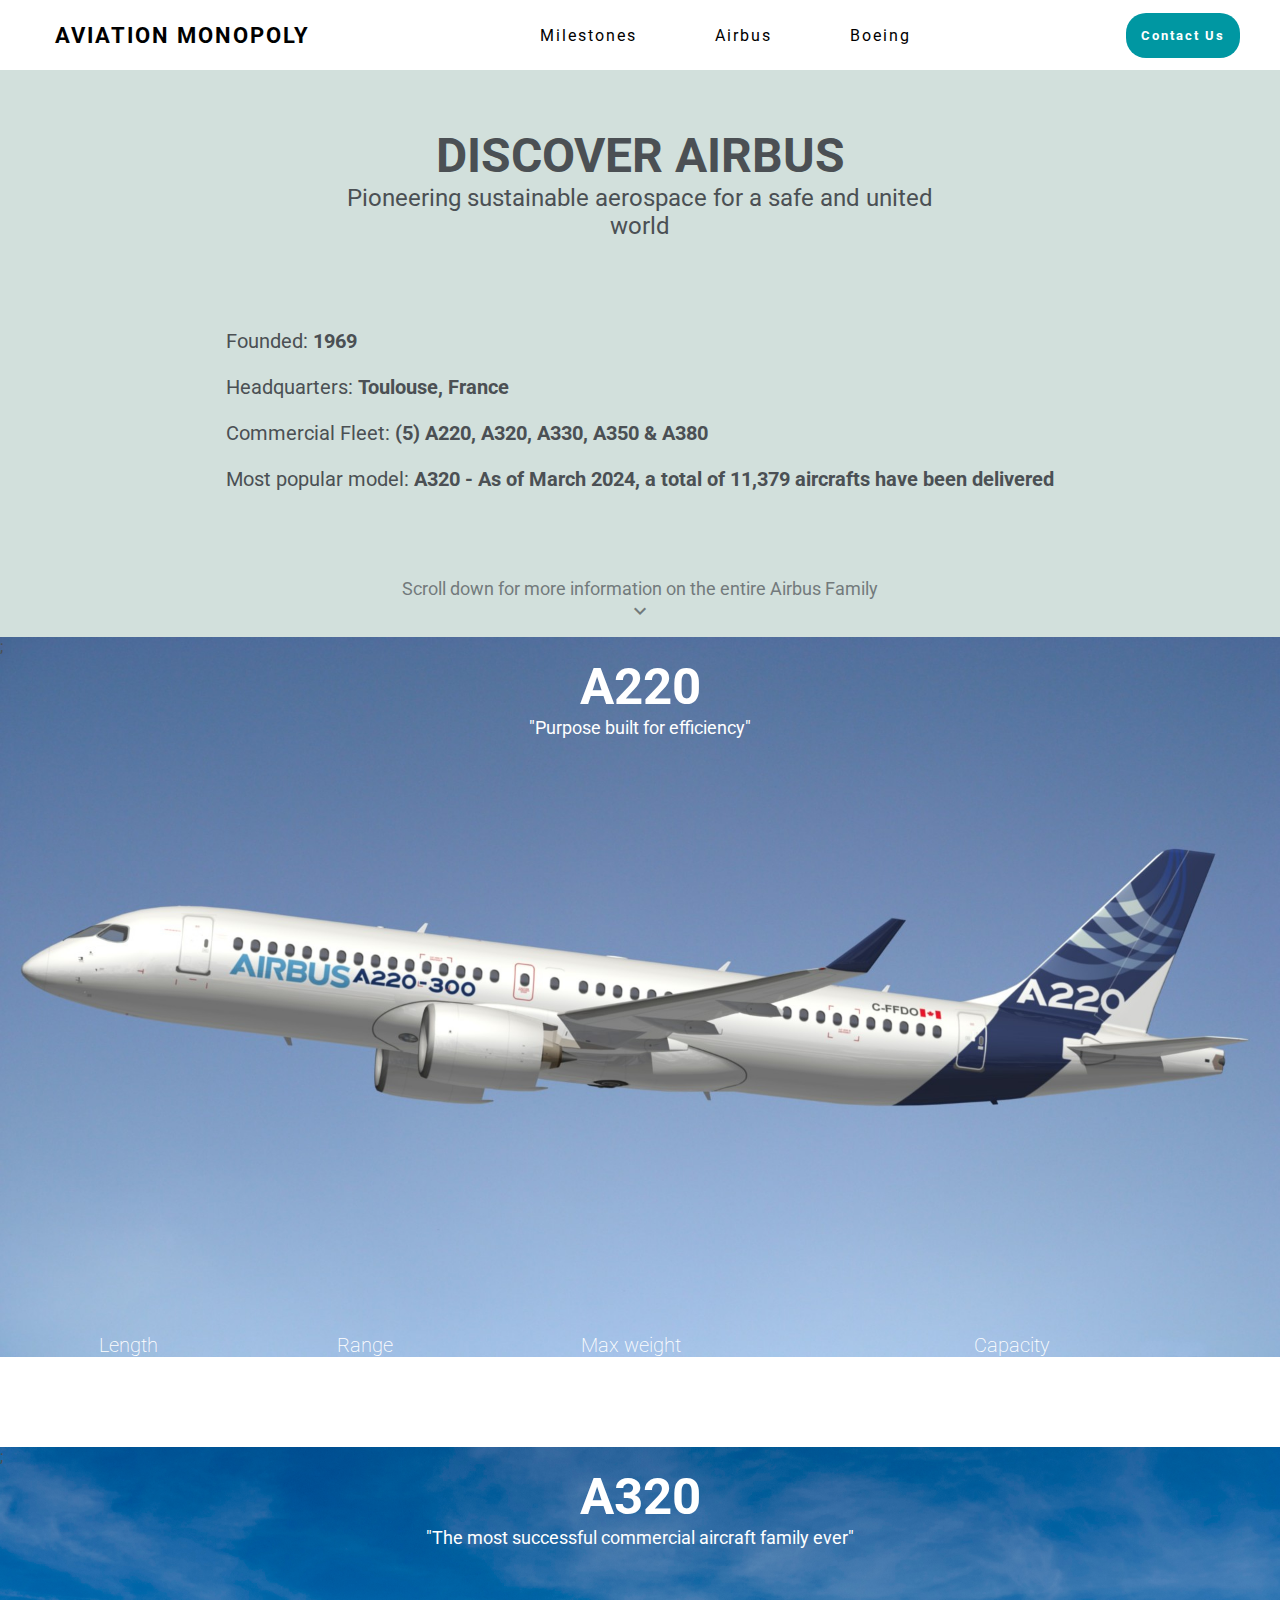
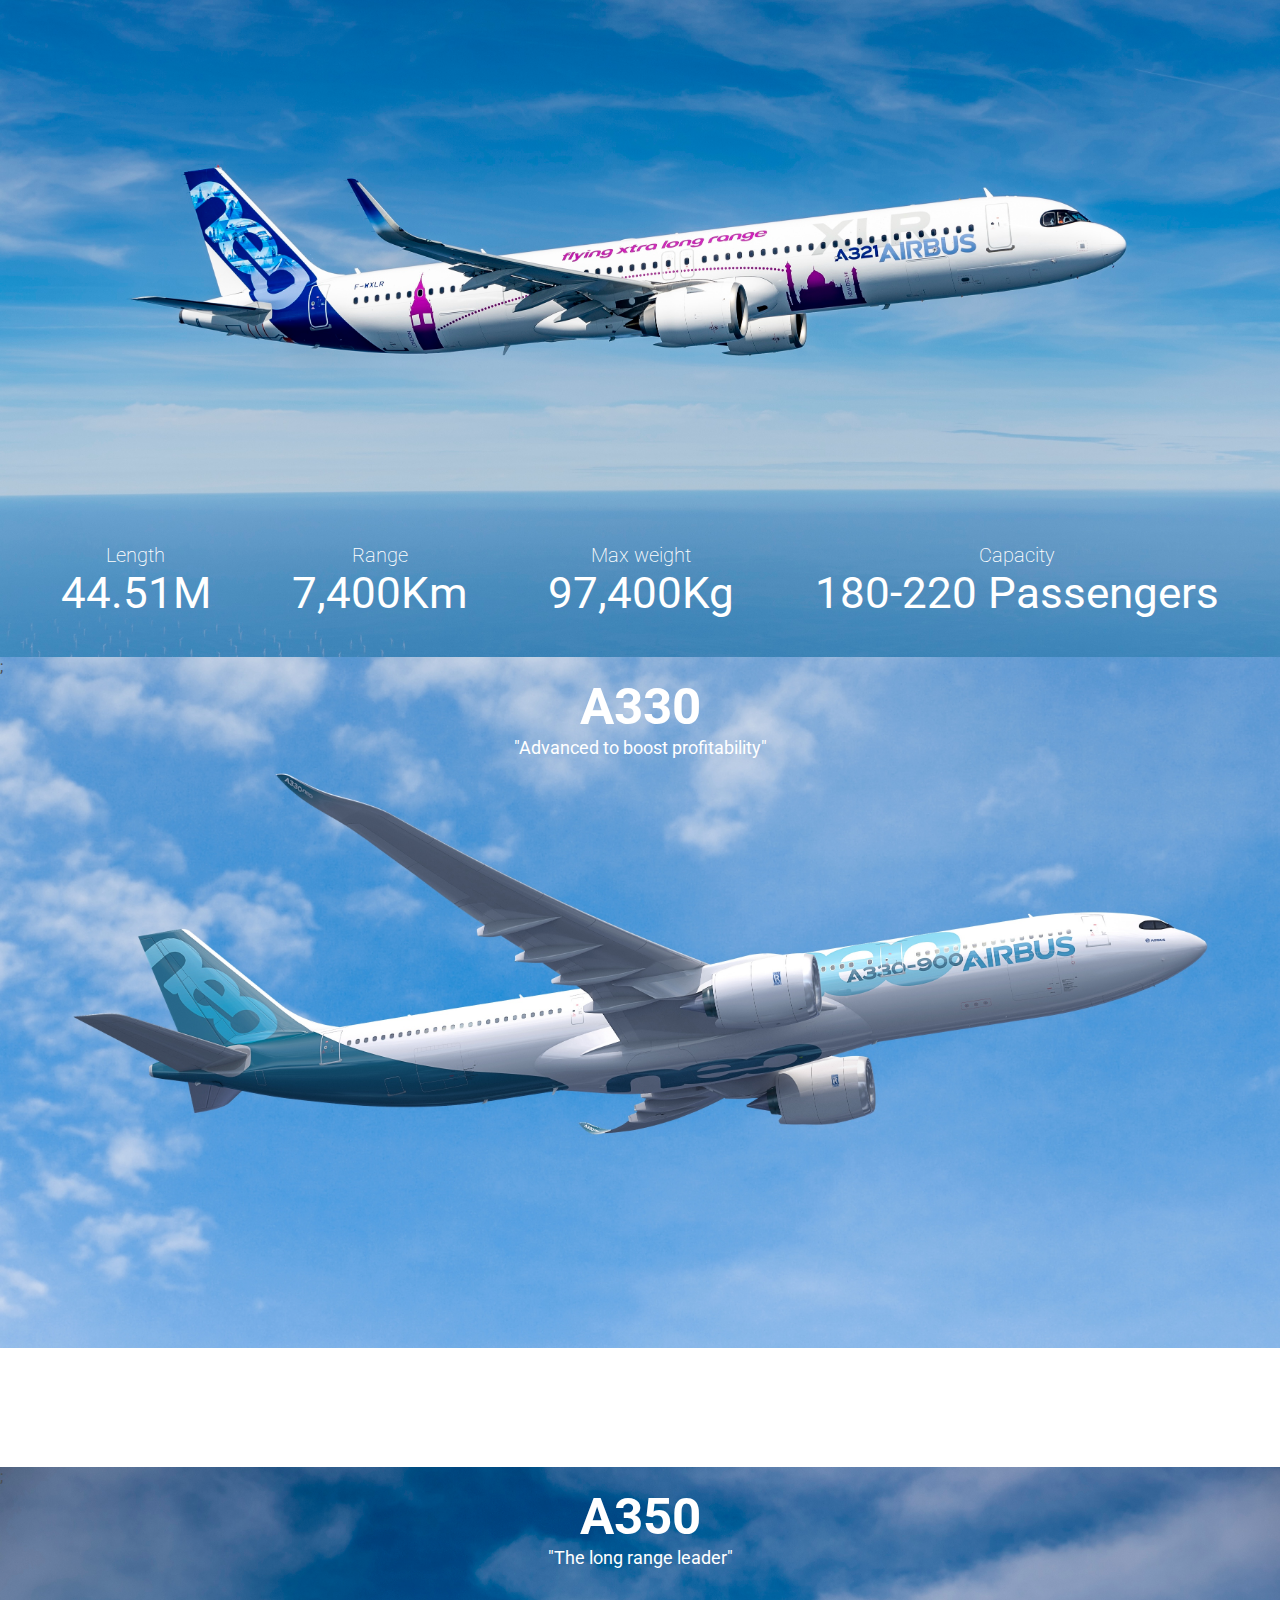
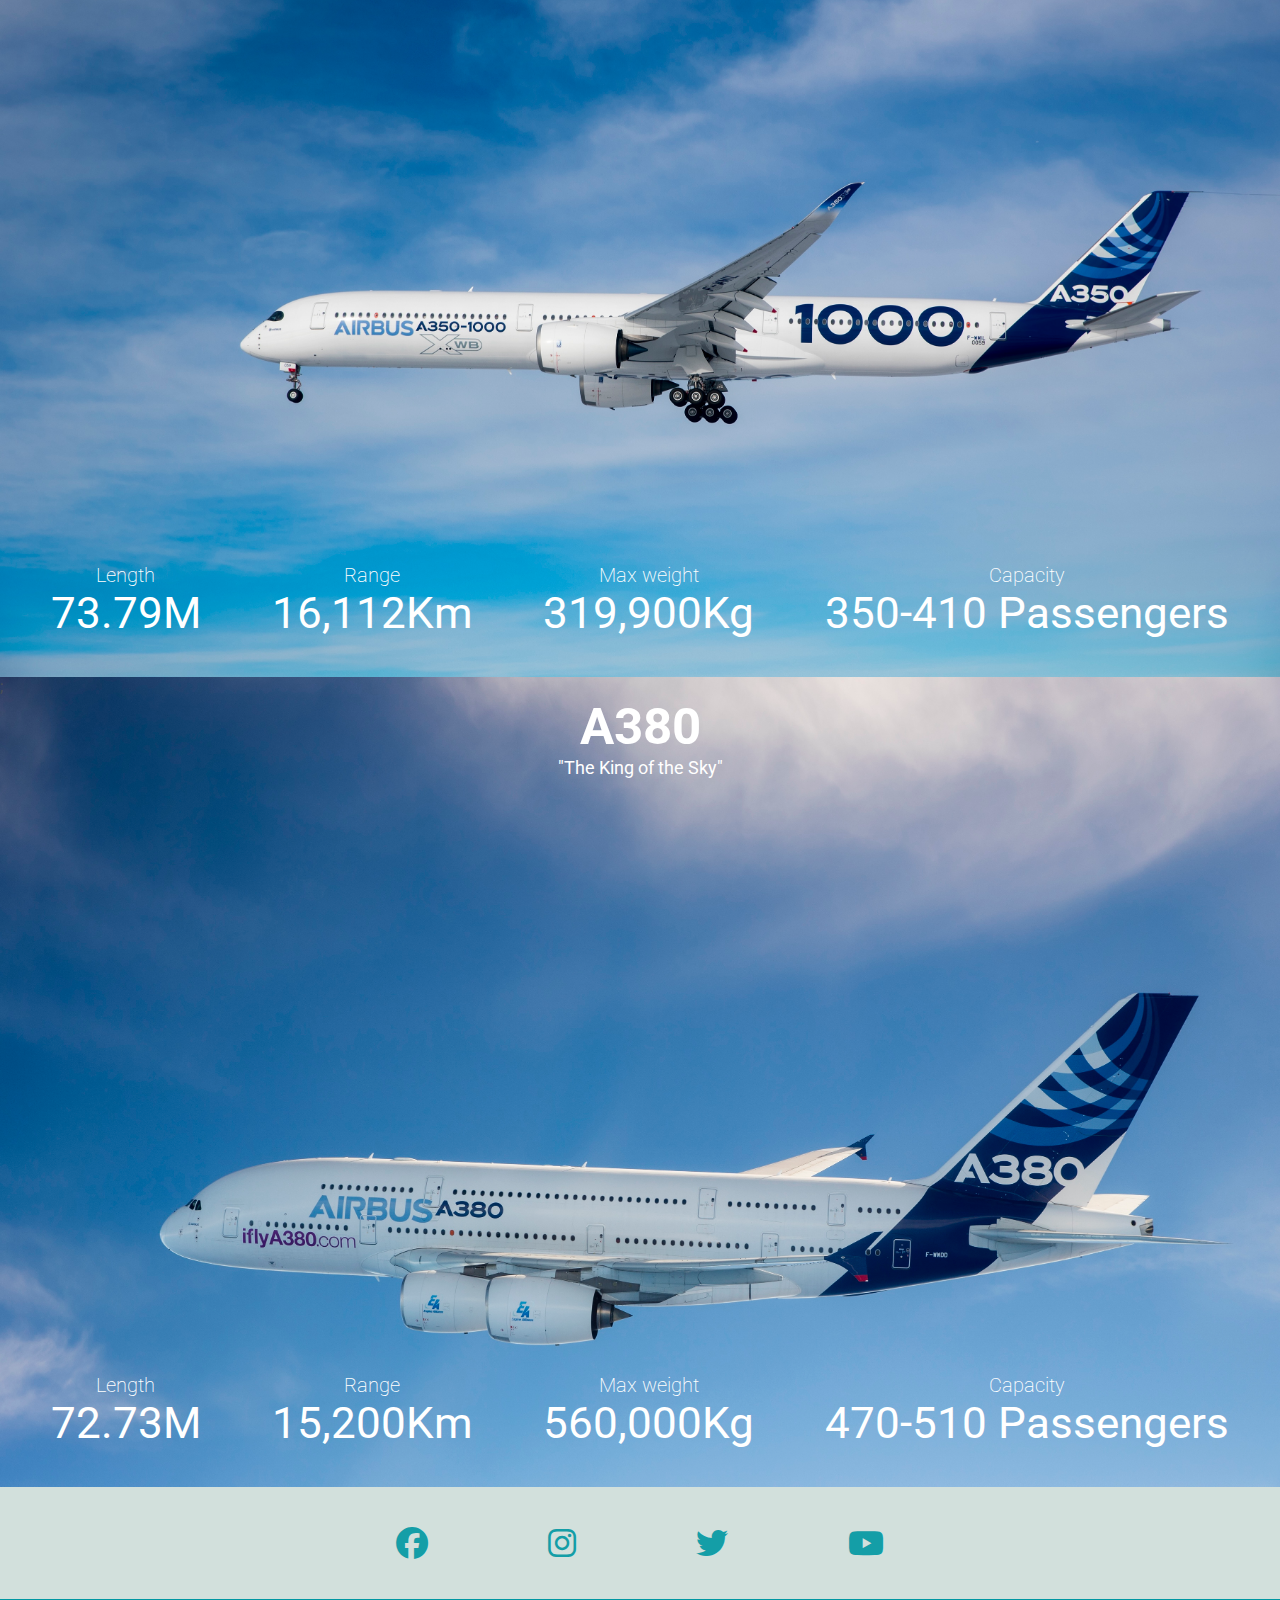
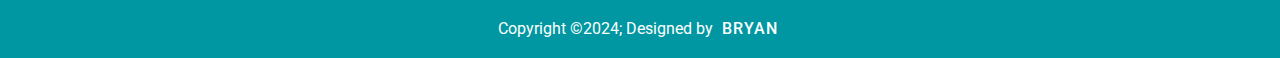
==== commit bb975b2a: "Update read.me" ====
--- a/Airbus.html
+++ b/Airbus.html
@@ -51,9 +51,6 @@
             </li>
           </ul>
          <a class="action-btn" href="index.html#form">Contact Us</a>
-          <div class="toggle-btn">
-            <i class="material-icons">menu</iclass></i>
-          </div>
         </nav>
       </header>
 
--- a/assets/css/style.css
+++ b/assets/css/style.css
@@ -19,25 +19,26 @@
 
 /* Header styling starts here */
 
+/* Base styles */
 header {
-  position: fixed;
+  position: relative;
   background-color: white;
   width: 100%;
   height: 70px;
   z-index: 1;
 }
 
-li{
+li {
   list-style: none;
 }
 
-a{
+a {
   text-decoration: none;
   color: black;
   padding: 15px;
 }
 
-.navbar{
+.navbar {
   width: 100%;
   height: 70px;
   max-width: 1200px;
@@ -46,31 +47,48 @@
   justify-content: space-between;
   align-items: center;
   letter-spacing: 2px;
-  
-}
-
-.navbar .logo a{
+  flex-wrap: wrap; /* Allows items to wrap on small screens */
+}
+
+.navbar .logo a {
   font-size: 1.4rem;
   font-weight: bold;
 }
 
-.navbar .links{
+.navbar .links {
   display: flex;
   gap: 3rem;
 }
 
-.navbar .toggle-btn{
-  font-size: 30px;
-  cursor: pointer;
-  padding-right: 40px;
+
+
+/* Dropdown styles */
+.dropdown-content {
+  position: absolute;
+  background-color: white;
+  min-width: 150px;
+  z-index: 1;
+  box-shadow: 0 0 3px #808080;
   display: none;
 }
+
+.navbar .dropdown:hover .dropdown-content {
+  display: block;
+}
+
+.dropdown-content a {
+  display: block;
+  line-height: 30px;
+  text-align: center;
+}
+
+/* Additional hover effects */
 .navbar a:hover {
   background-color: #0097a2;
-  color: white;  
-}
-
-.action-btn{
+  color: white;
+}
+
+.action-btn {
   background-color: #0097a2;
   color: white;
   padding: 15px;
@@ -81,36 +99,14 @@
   font-weight: bold;
   cursor: pointer;
 }
-.action-btn:hover{
+
+.action-btn:hover {
   scale: 1.2;
   transition: 0.5s ease;
 }
 
+
 /* Header styling ends here */
-
-/* Dropdown Nav styling starts here */
-
-.dropdown:hover .dropdown-content {
-  display: block;
-}
-
-.dropdown-content {
-  display: none;
-  position: absolute;
-  background-color: white;
-  min-width: 150px;
-  z-index: 1;
-  box-shadow: 0 0 3px #808080;
-}
-
-.dropdown-content a {
-  display: block;
-  line-height: 30px;
-  text-align: center;
-  
-}
-
-/* Dropdown Nav styling ends here */
 
 /* Hero page starts here*/
 
@@ -171,7 +167,7 @@
 }
 .milestonetitle h2{ 
   text-align: center;
-  padding: 30px;
+  padding: 70px;
   font-size: 27px;
 }
 
@@ -399,9 +395,6 @@
 /* Media queries for responsivness */
 
 @media screen and (max-width: 480px) {
-  #menu ul{
-    object-fit: contain;
-  }
   .page-title {
     font-size: 12px;
     top: 10px; 
@@ -414,13 +407,38 @@
 }
 
 @media screen and (max-width: 768px) {
-  .page-title {
-    width: 100%; 
-  }
-}
+  .social-media a {
+    padding: 10px 20px;
+  }
+  .navbar {
+    flex-direction: column;
+    align-items: center; 
+  }
+  .navbar a {
+    padding: 20px;
+  }
+  .navbar .logo {
+    margin-bottom: 10px; 
+  }
+
+  .navbar .links {
+    flex-direction: row; 
+    justify-content: center; 
+    flex-wrap: wrap; 
+    gap: 0;
+  }
+
+  .navbar .links a {
+    text-align: center; 
+    padding: 10px 15px; 
+    white-space: nowrap; 
+  }
+
+ 
+}
+
 
 @media screen and (max-width: 1024px) {
-  
   .column-33 {
     width: 100%;
     text-align: center;
@@ -440,5 +458,24 @@
     font-size: 14px;
     line-height: 30px;
   }
-}
-
+  .container video{
+    position: relative;
+    width: 325px;
+    left: -65px;
+  }
+  .hero img{
+    position: relative;
+    top: 70px;
+  }
+  .page-title{
+    top: 80px;
+  }
+  .page-title h1{
+    font-size: 25px;
+  }
+  .navbar .logo a {
+    font-size: 20px;
+    margin-left: -10px;
+  }
+}
+
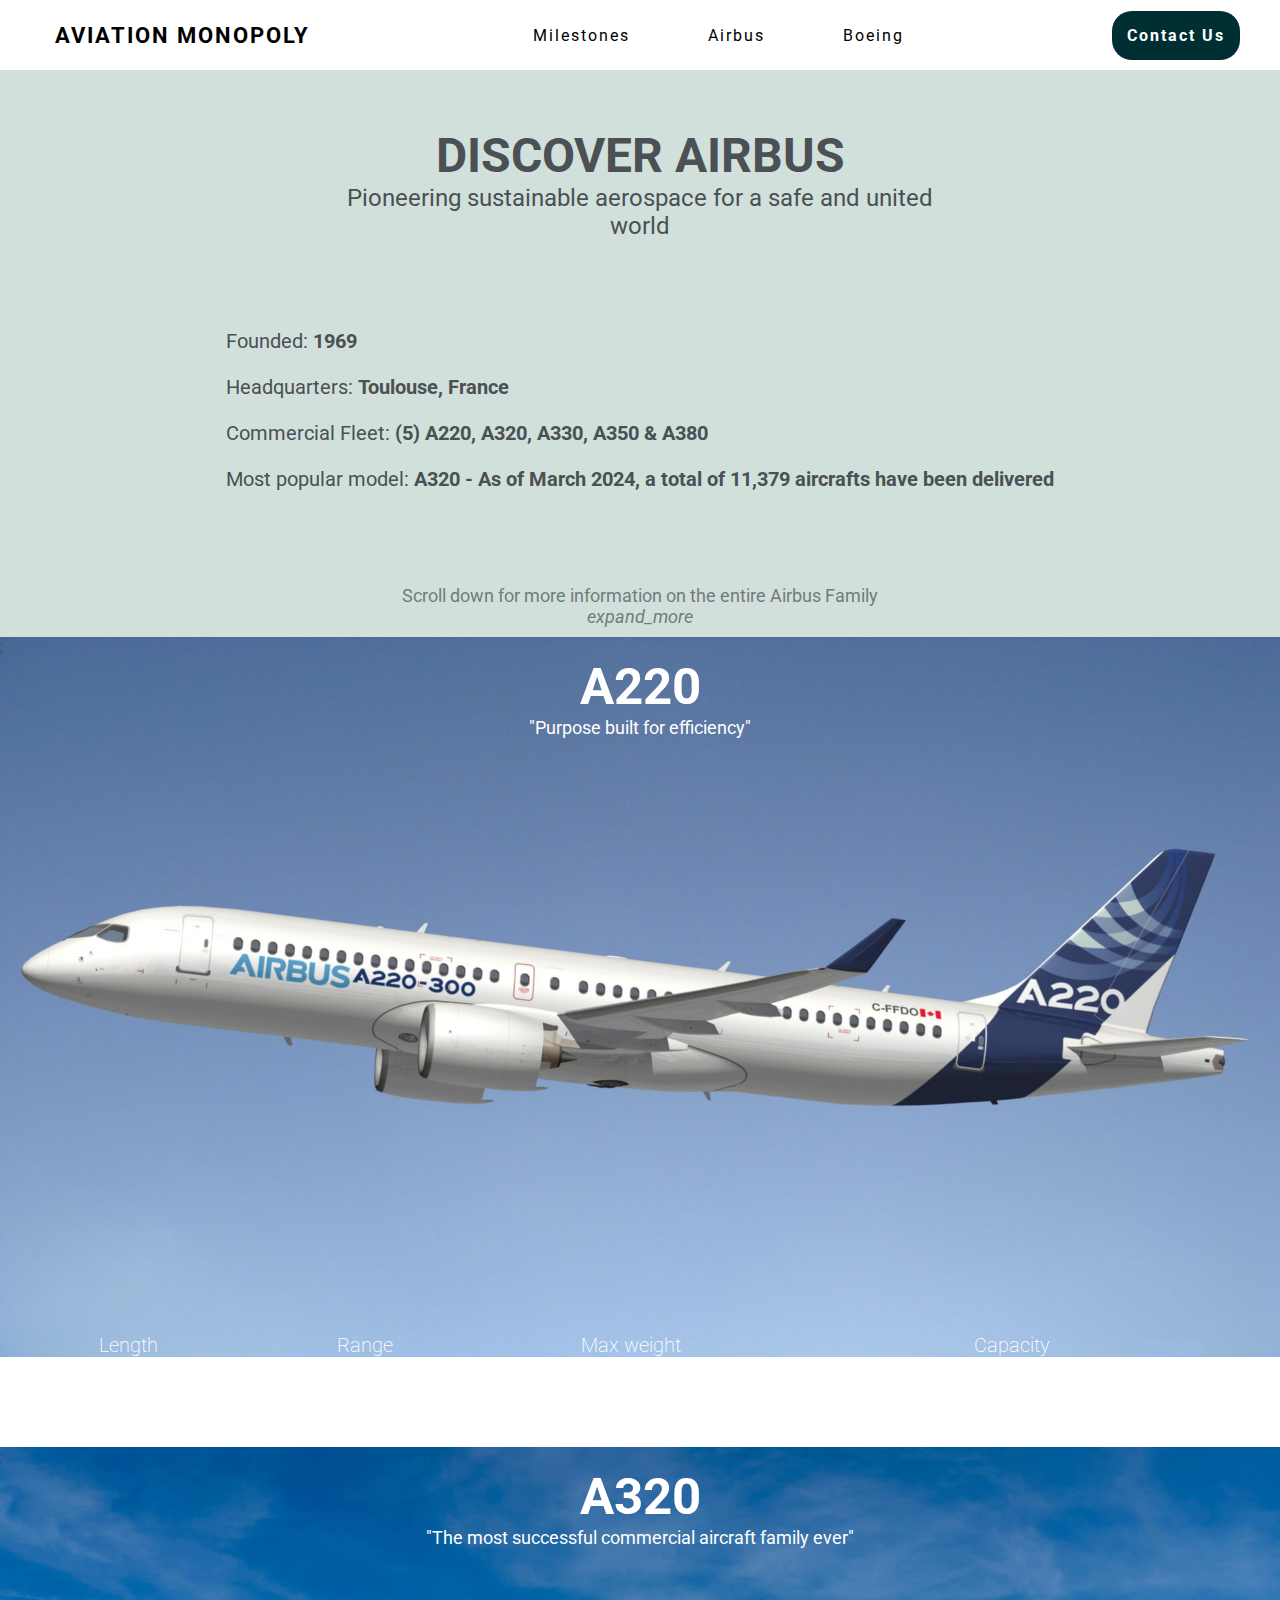
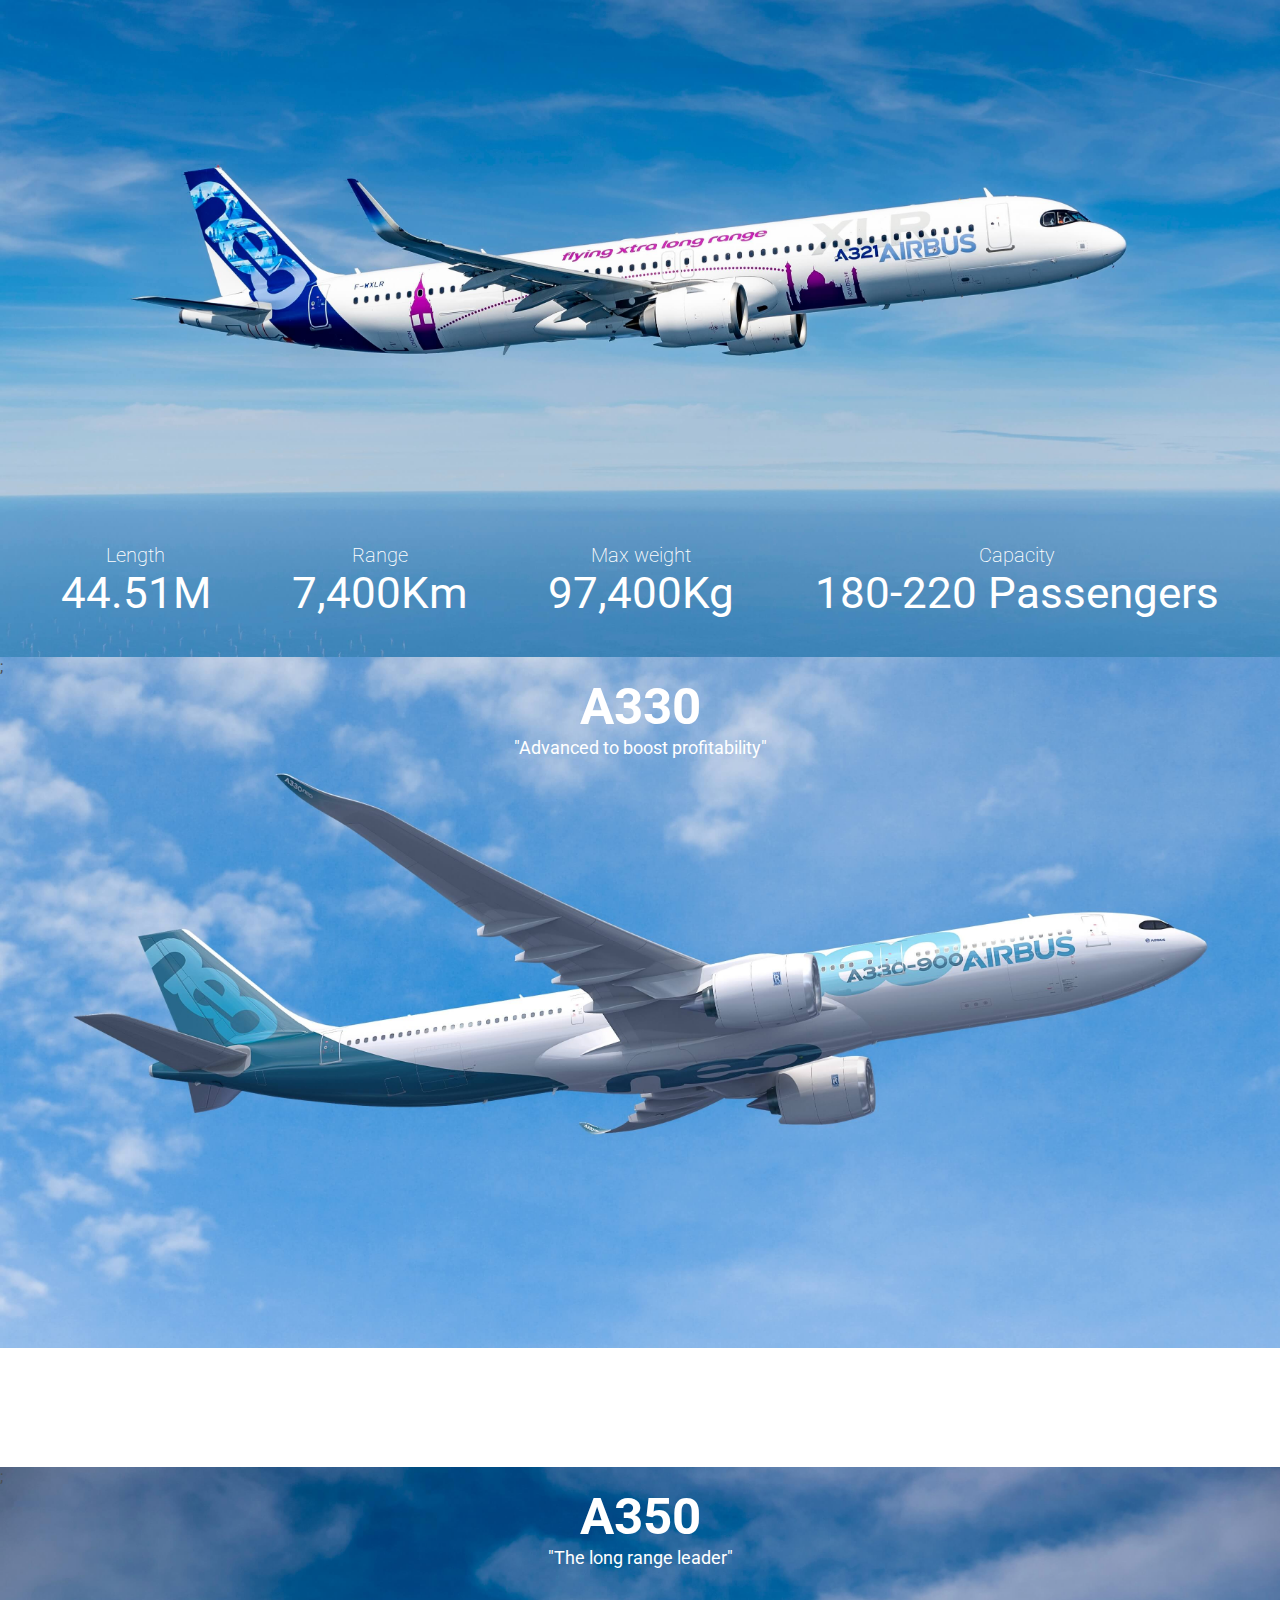
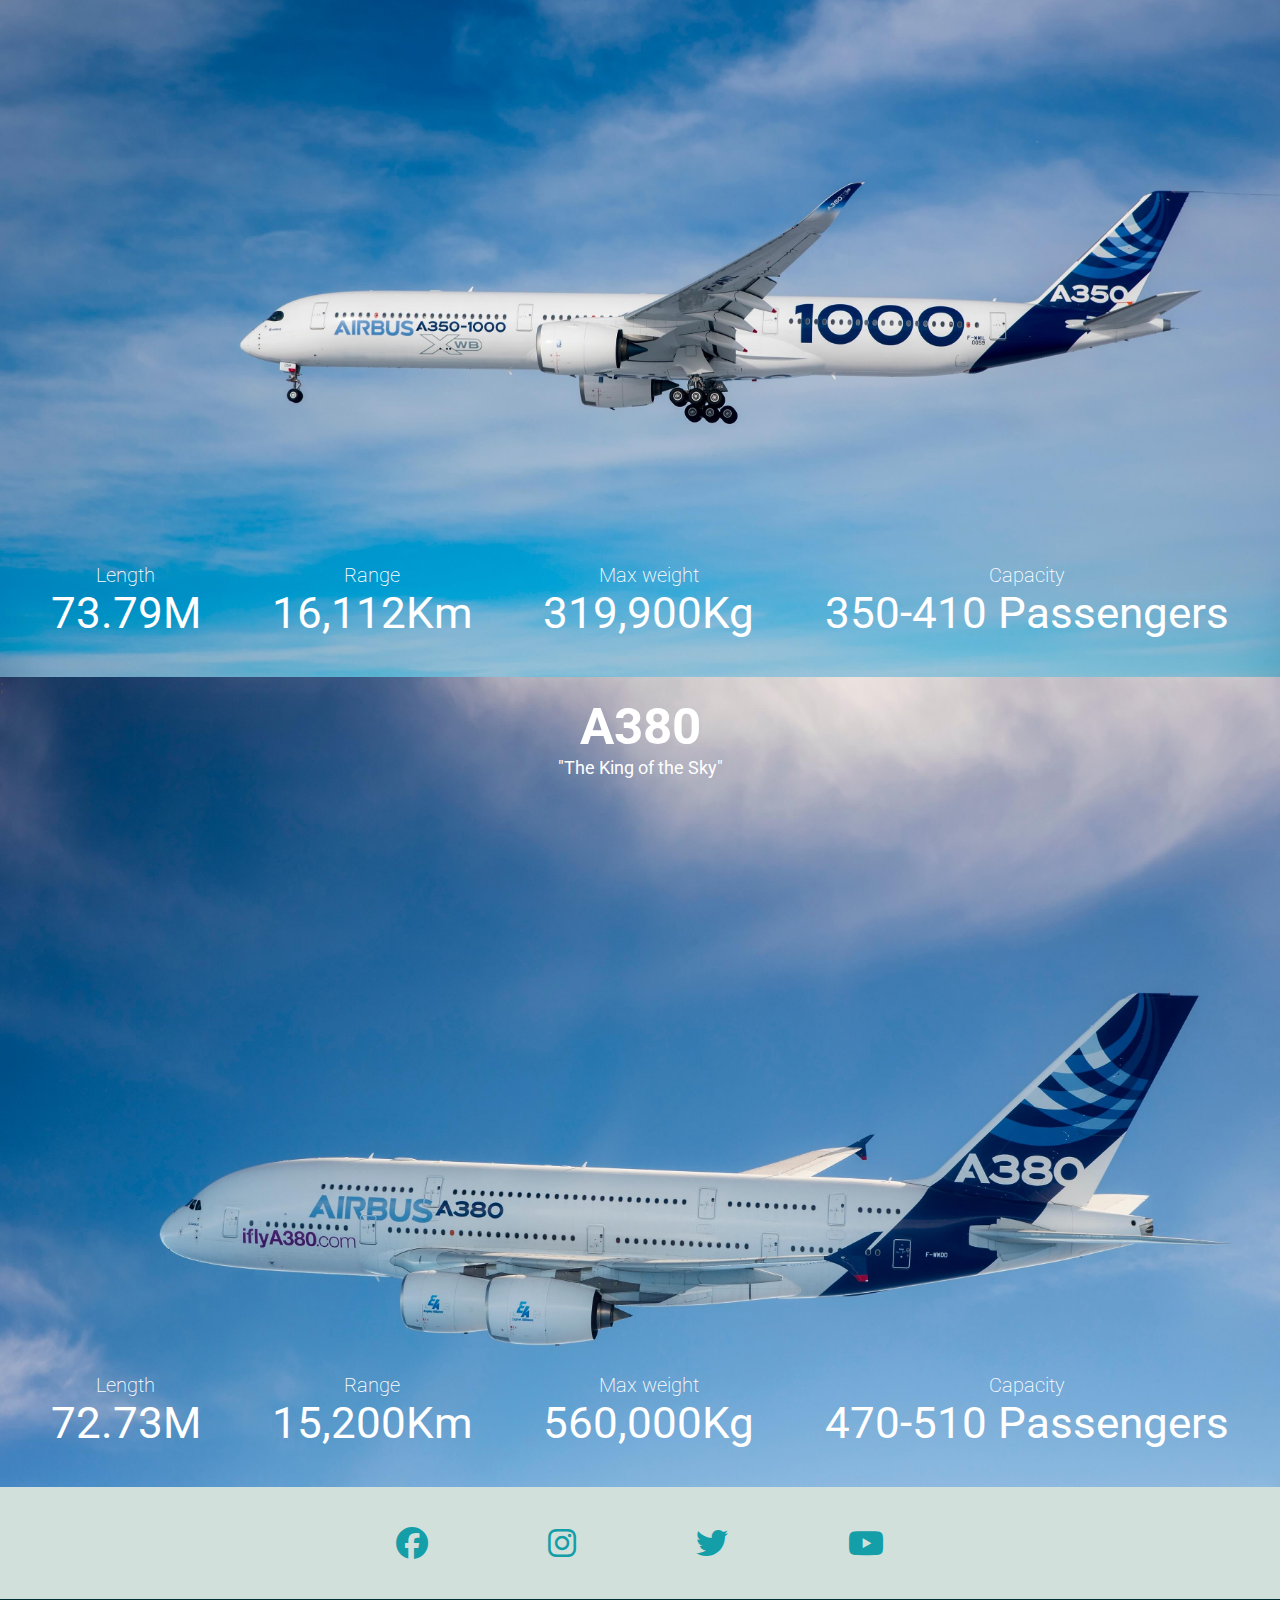
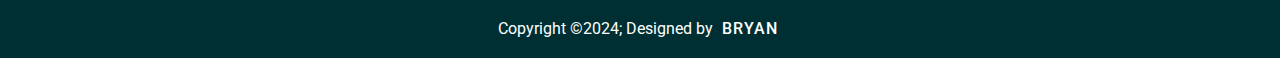
==== commit 7fe6b581: "Remove material icons" ====
--- a/Airbus.html
+++ b/Airbus.html
@@ -13,9 +13,6 @@
     <!--CSS linked-->
     <link rel="stylesheet" href="assets/css/style.css">
 
-    <!--Added Google Icons-->
-    <link href="https://fonts.googleapis.com/icon?family=Material+Icons"
-      rel="stylesheet">
 
       <!-- Added Font-Awesome for social media icons in footer -->
 
--- a/assets/css/style.css
+++ b/assets/css/style.css
@@ -89,18 +89,18 @@
 }
 
 .action-btn {
-  background-color: #0097a2;
+  background-color: #002f33;
   color: white;
   padding: 15px;
   border: none;
   outline: none;
   border-radius: 20px;
-  font-size: 0.8rem;
   font-weight: bold;
   cursor: pointer;
 }
 
 .action-btn:hover {
+  background-color: #0097a2;
   scale: 1.2;
   transition: 0.5s ease;
 }
@@ -320,7 +320,7 @@
   position: relative;
   text-align: center;
   width: 90%;
-  background-color: #0097a2;
+  background-color: #002f33;
   padding: 5px;
   margin-top: 10px;
   border: 0;
@@ -374,7 +374,7 @@
 }
 
 .footer-bottom {
-  background-color: #0097a2;
+  background-color: #002f33;
   padding: 20px;
   text-align: center;
 }
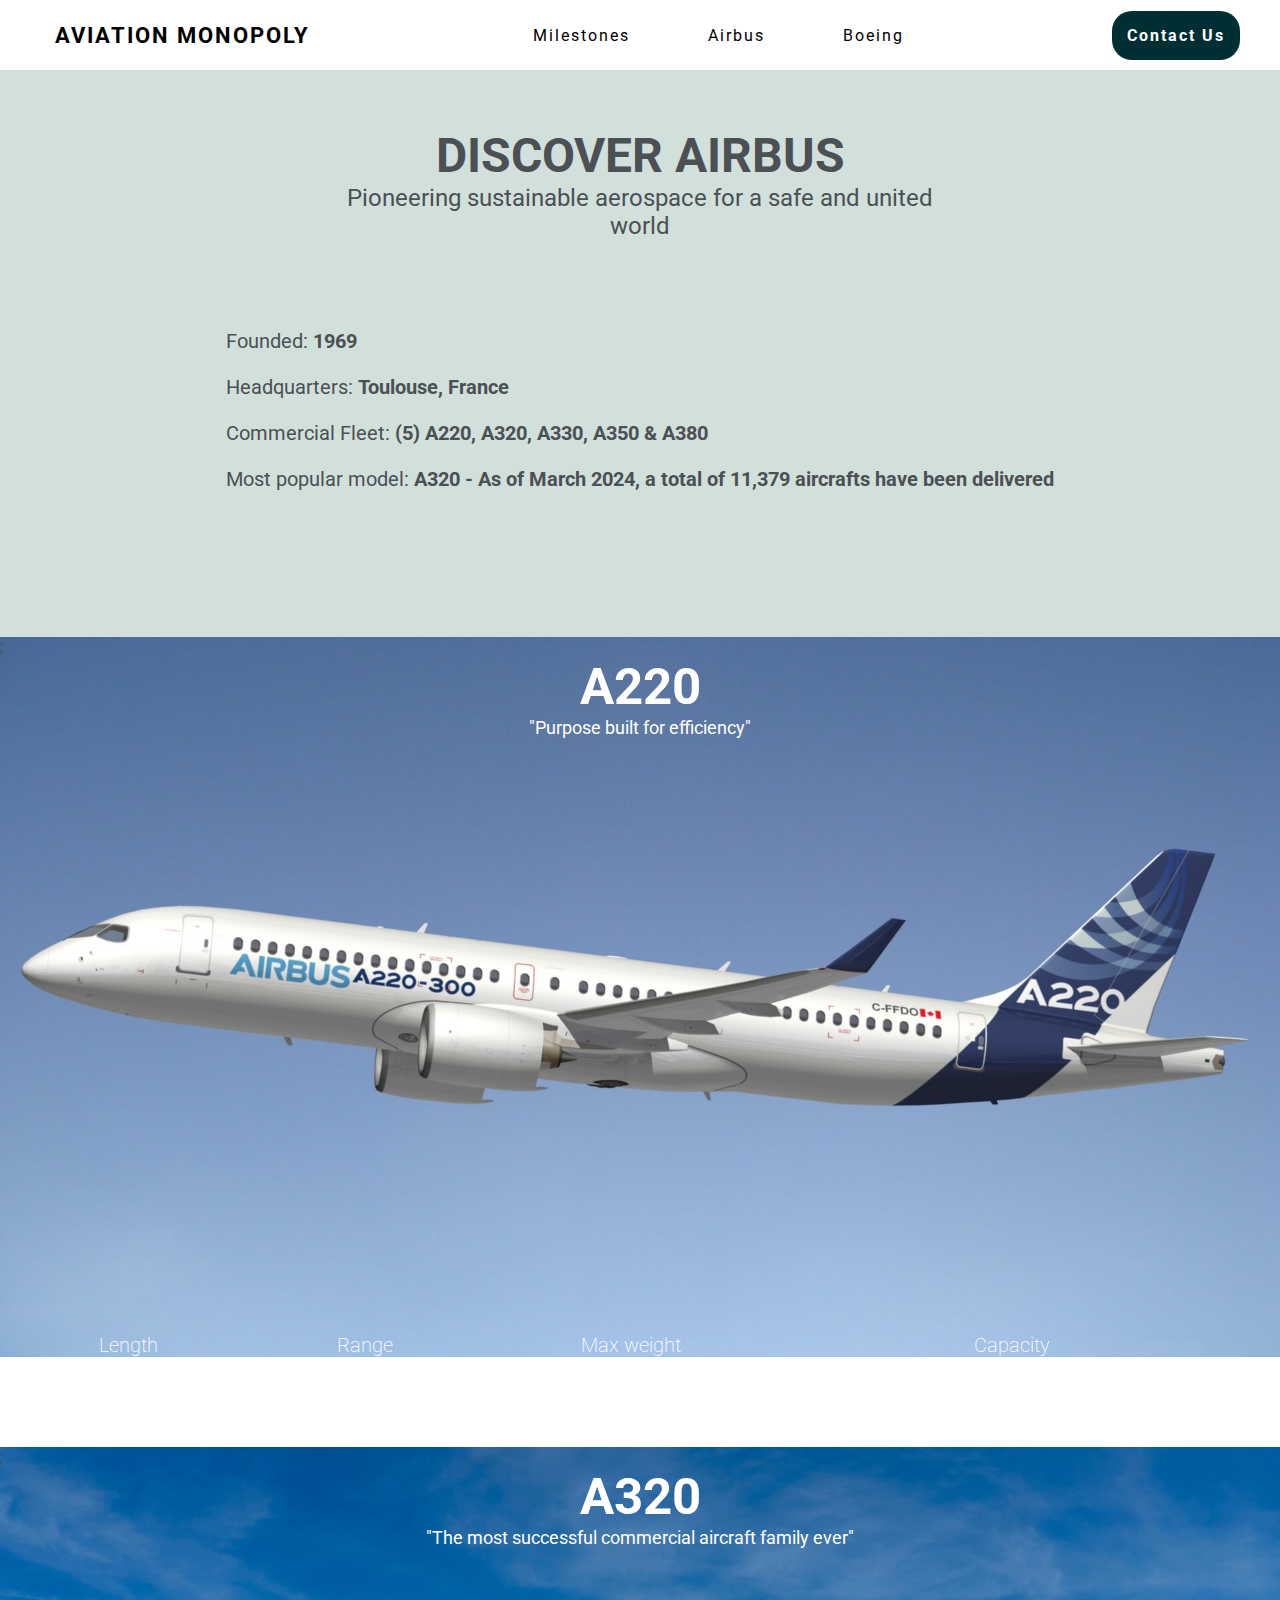
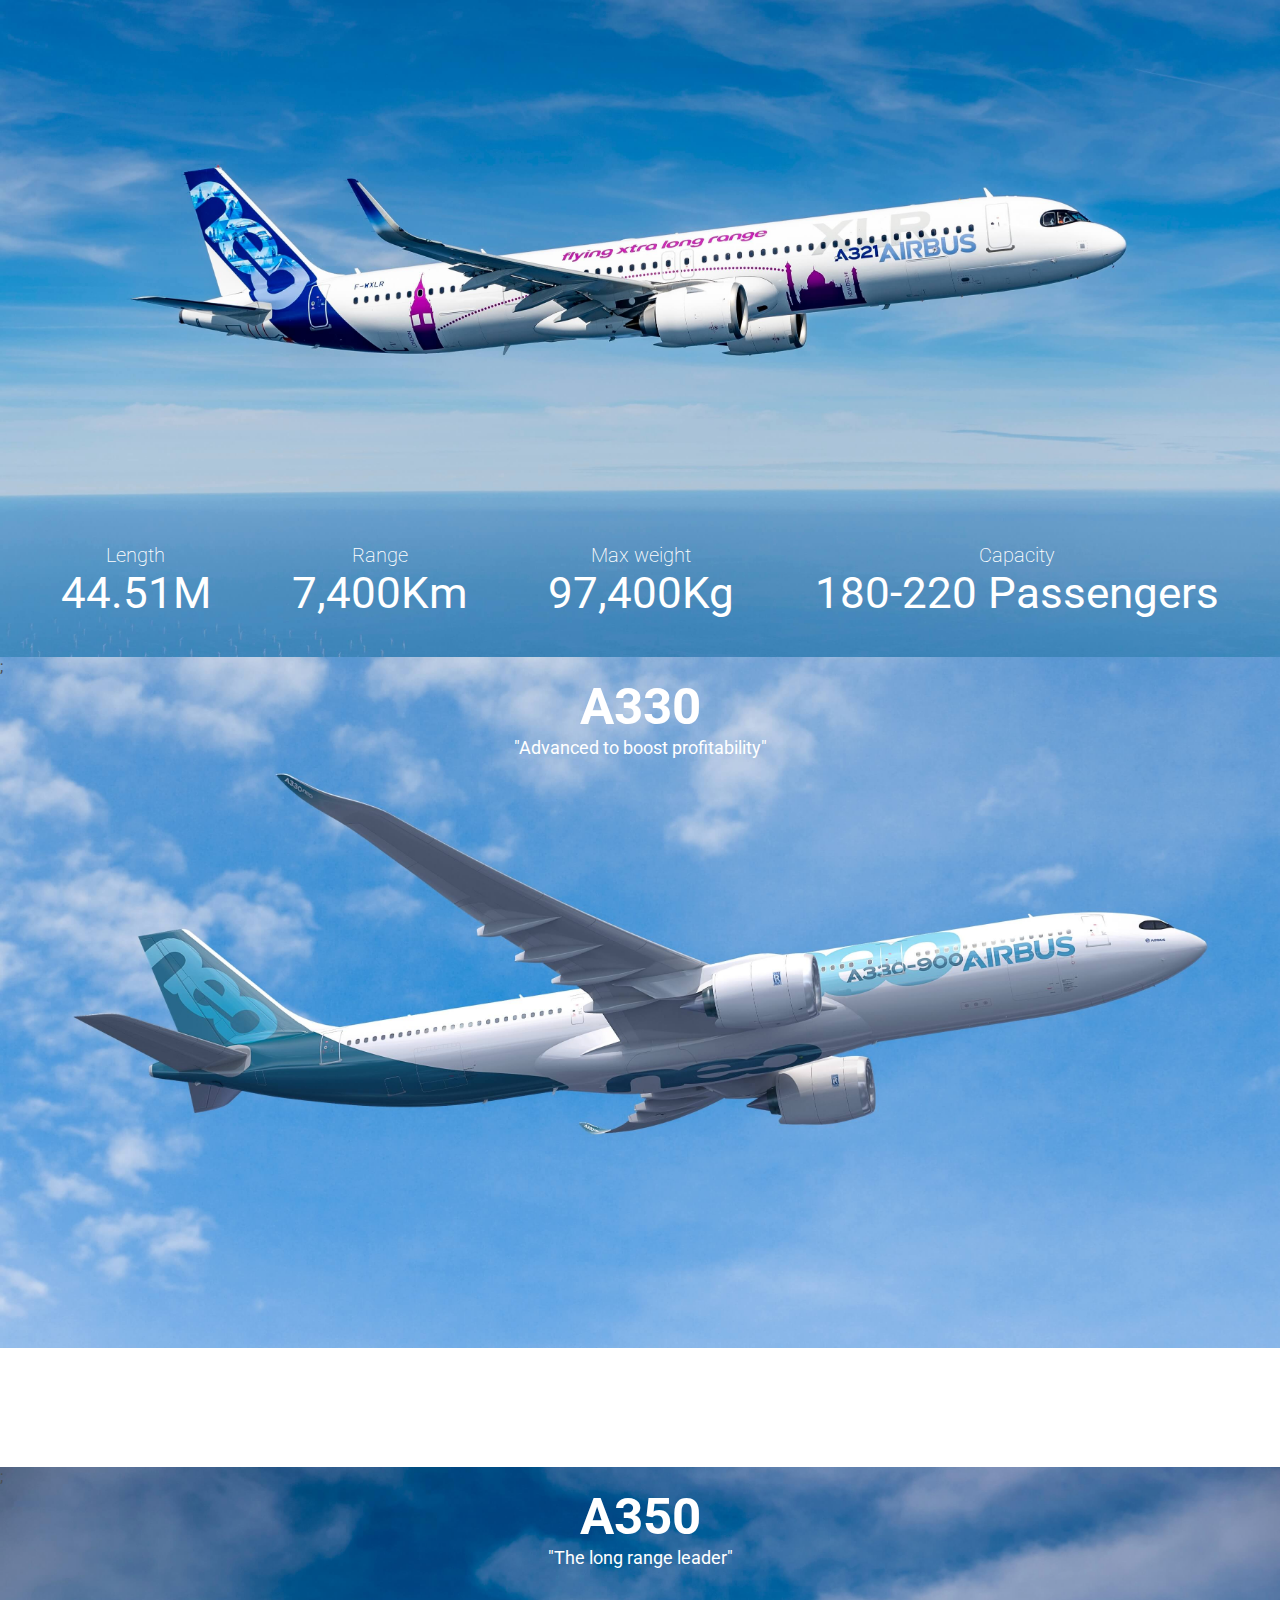
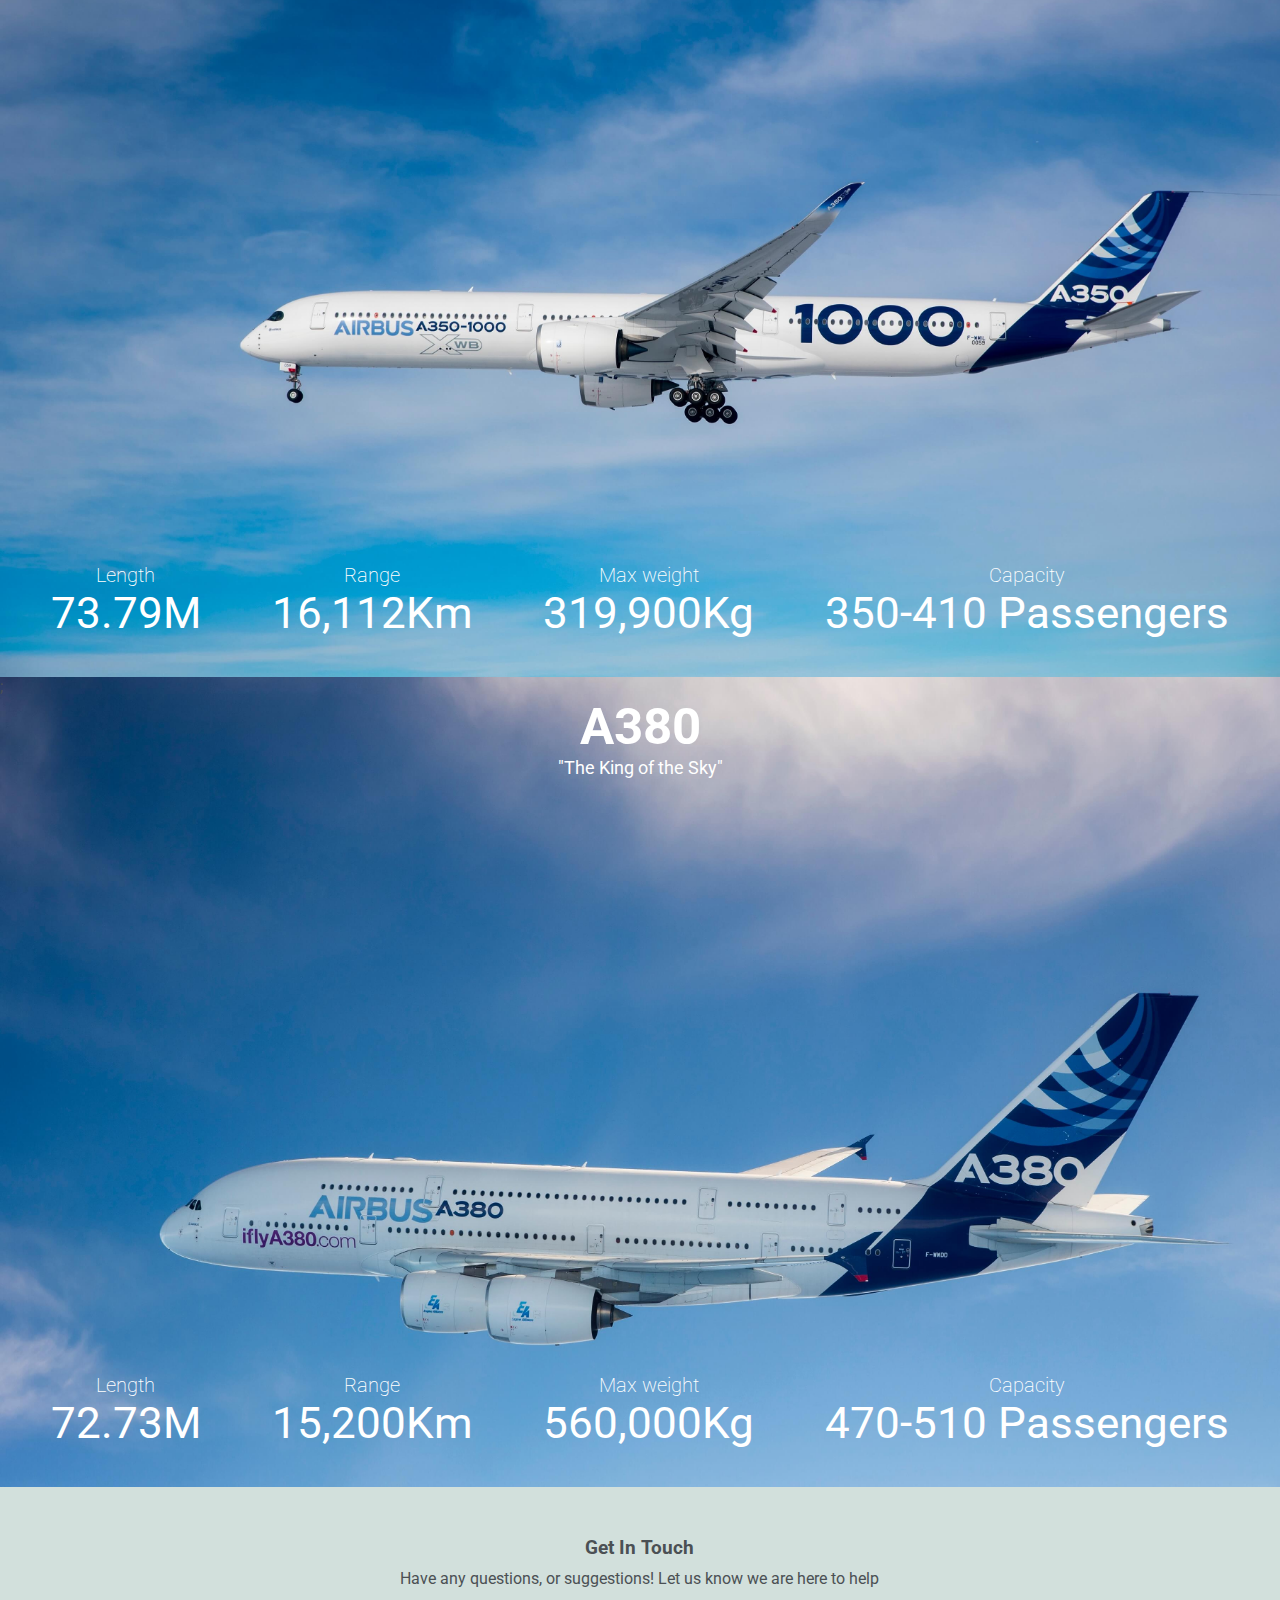
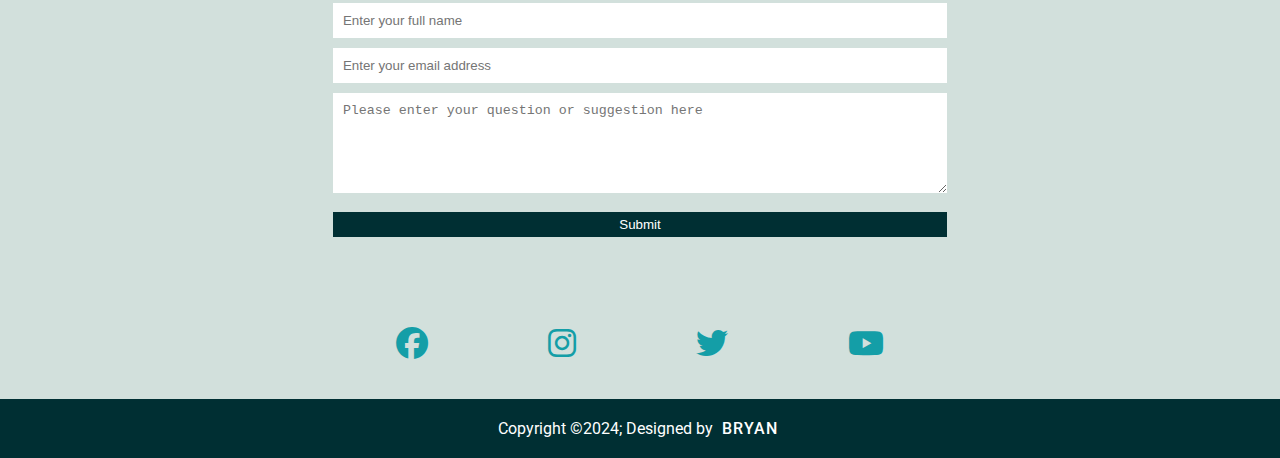
==== commit 078ab8f2: "Fix space character in image file path" ====
--- a/Airbus.html
+++ b/Airbus.html
@@ -64,13 +64,9 @@
                 <li> Most popular model: <strong>A320 - As of March 2024, a total of 11,379 aircrafts have been delivered</strong></li>
             </ul>
         </div>
-        <div class="scroll">
-            <p>Scroll down for more information on the entire Airbus Family</p>
-            <i class="material-icons">expand_more</iclass></i>
-        </div>
     </section>
     <section class="a220-container" id="a220">
-        <img src="./assets/images/Airbus-Page/A220-300 in flight.jpeg" class="a220-img" alt="a220 in flight">;
+        <img src="./assets/images/Airbus-Page/A220-300.jpeg" class="a220-img" alt="a220 in flight">;
        <div class="a220-title">
             <h1>A220</h1>
             <p >"Purpose built for efficiency"</p>
@@ -201,7 +197,32 @@
 
      <!-- Footer section starts here -->
 
-     <footer>
+    <footer>
+  
+      <section class="form" id="form">
+  
+        <div class="contacts-us">
+          <form class="contacts-us-form" method="post" action="https://formdump.codeinstitute.net" target="_blank">
+            <h3>Get In Touch</h3>
+            <p>Have any questions, or suggestions! Let us know we are here to help</p>
+  
+            <label for="full-name"></label>
+            <input type="text" name="full_name" placeholder="Enter your full name" id="full-name" class="text-input" required>
+  
+            <label for="email"></label>
+            <input type="email" name="email" placeholder="Enter your email address" id="email" class="text-input" required>
+  
+            <label for="suggestion"></label>
+            <textarea name="suggestion" placeholder="Please enter your question or suggestion here" id="suggestion" required></textarea>
+  
+            <input type="submit" value="Submit" class="contact-us-button">
+          </form>
+        </div>
+  
+      </section>
+  
+      <!-- Form Section ends here -->
+  
         <div class="footer-container">
           <div class="social-media">
             <a href="https://www.facebook.com/" target="_blank"
--- a/assets/css/style.css
+++ b/assets/css/style.css
@@ -345,6 +345,7 @@
 }
 
 .footer-container {
+  position: relative;
   width: 100%;
   padding: 20px 30px;
 }
@@ -457,6 +458,7 @@
   .stats{
     font-size: 14px;
     line-height: 30px;
+    width: auto;
   }
   .container video{
     position: relative;
@@ -477,5 +479,8 @@
     font-size: 20px;
     margin-left: -10px;
   }
-}
-
+  .a220-info{
+    width:auto;
+  }
+}
+
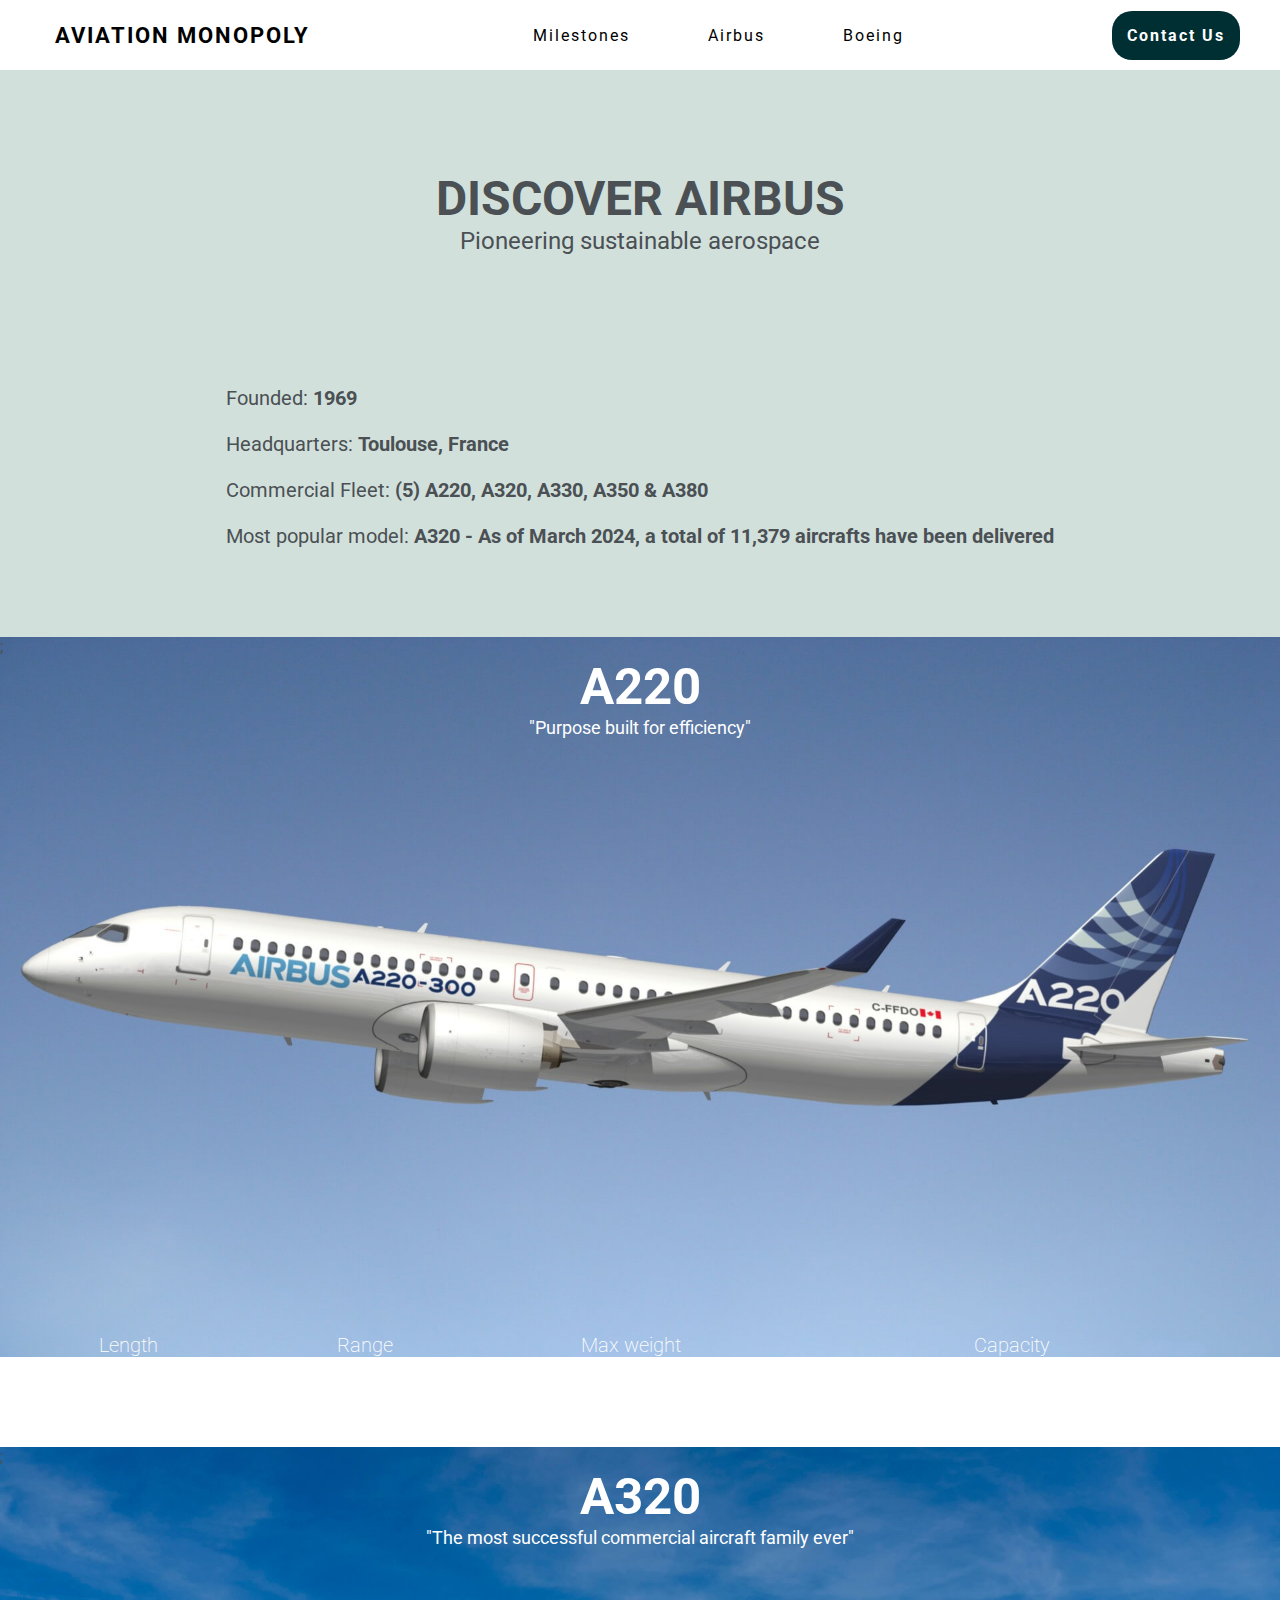
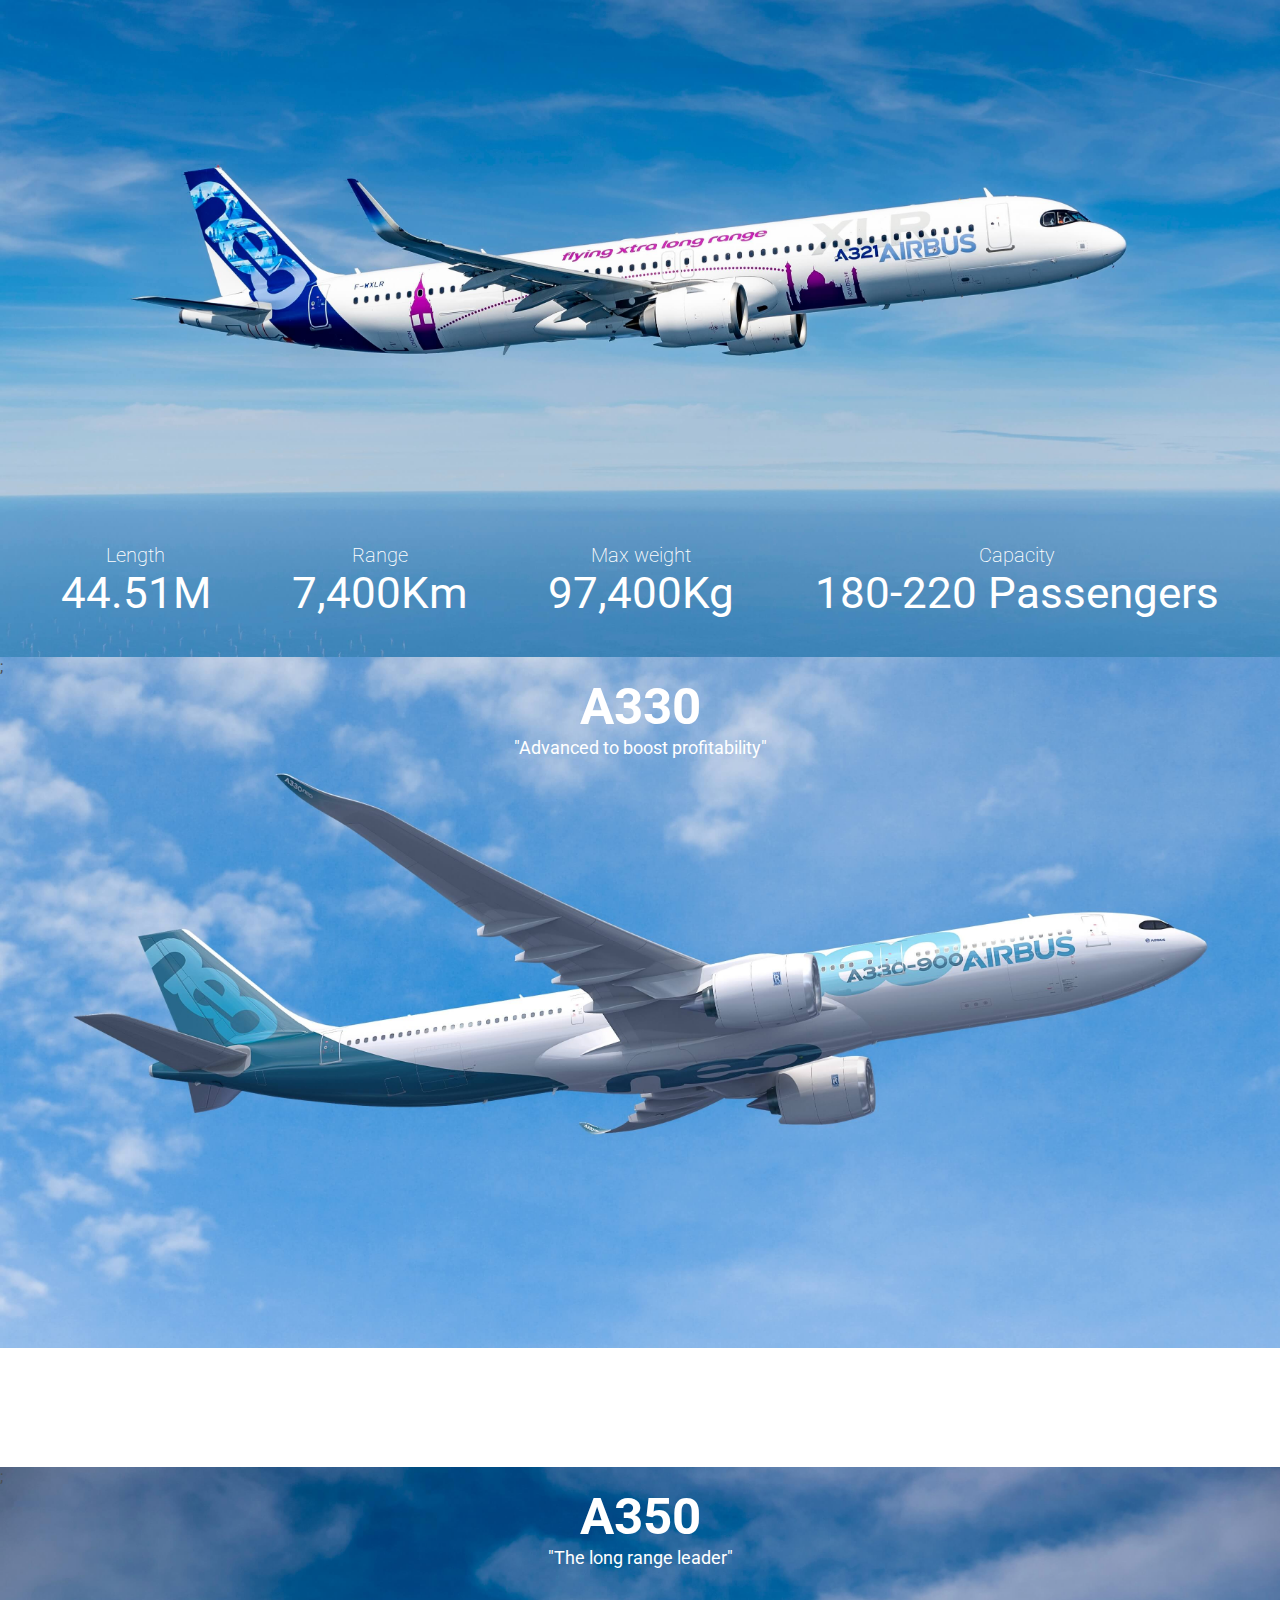
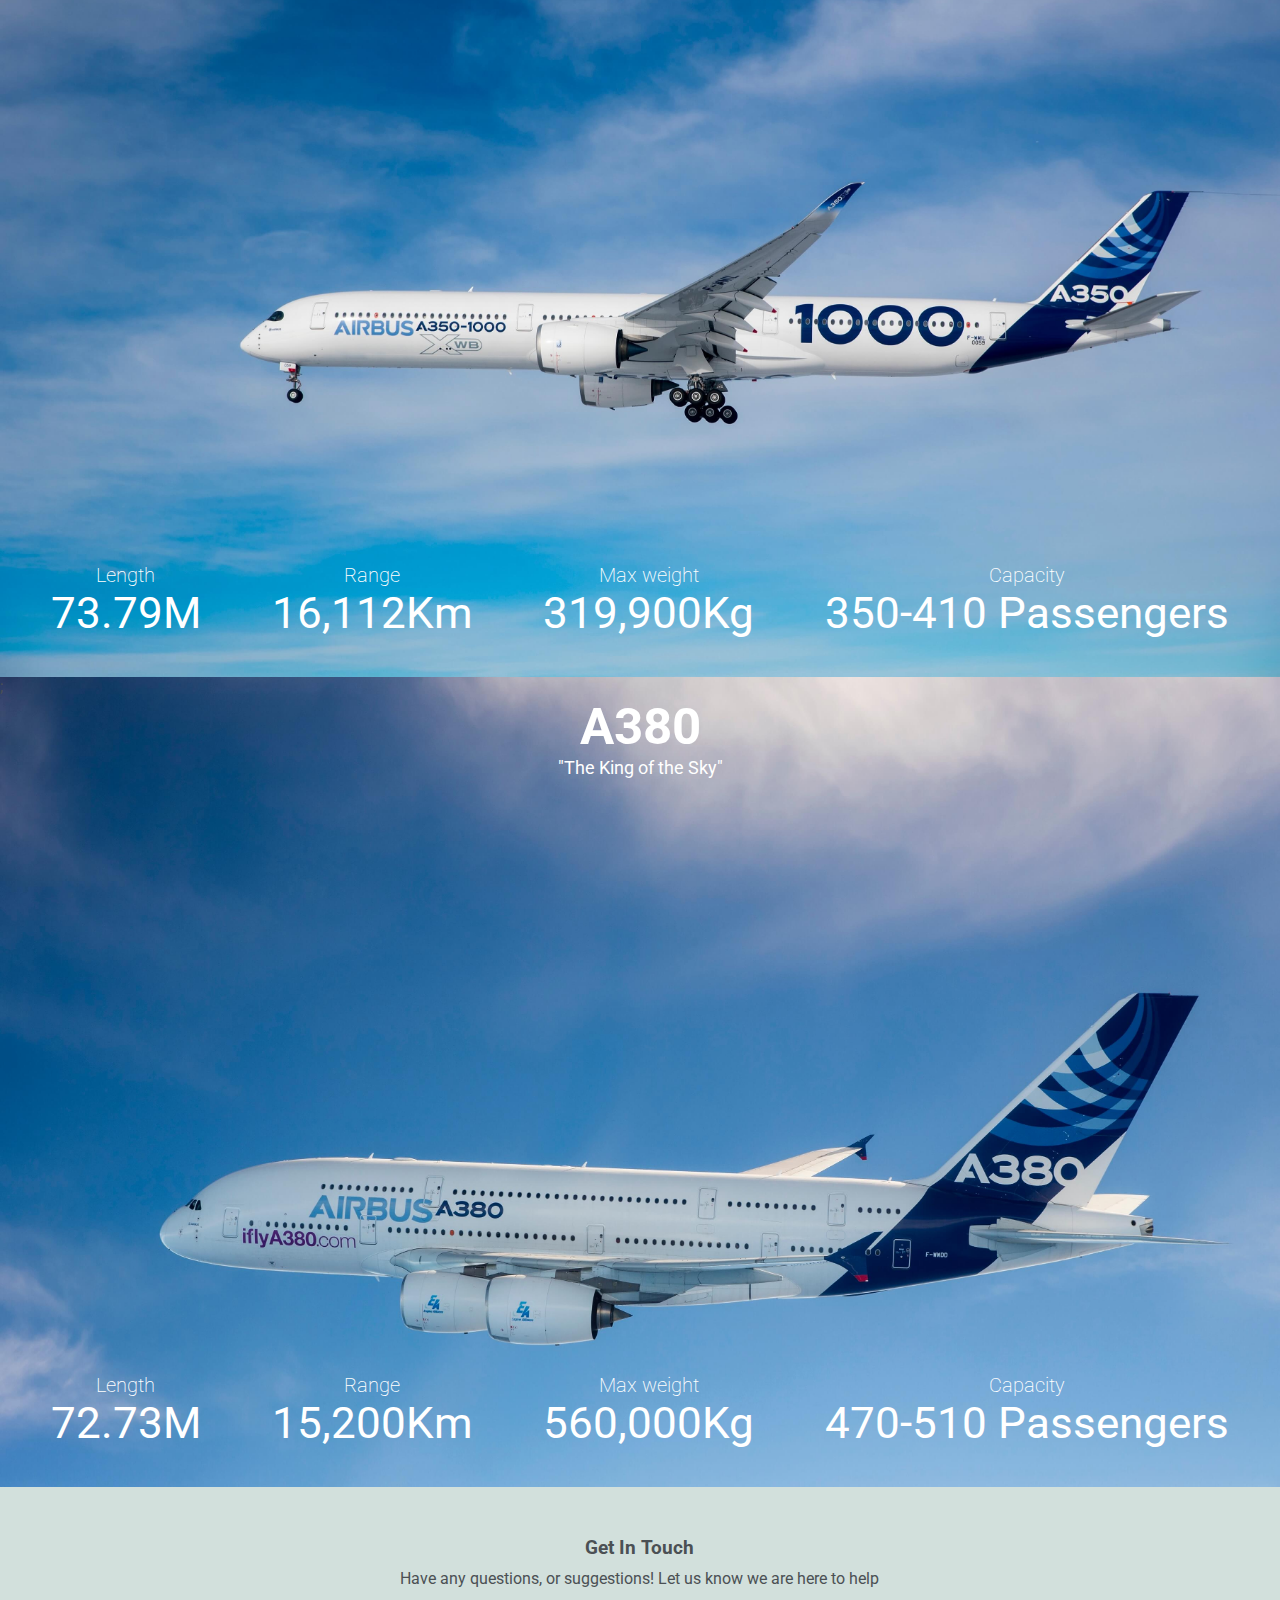
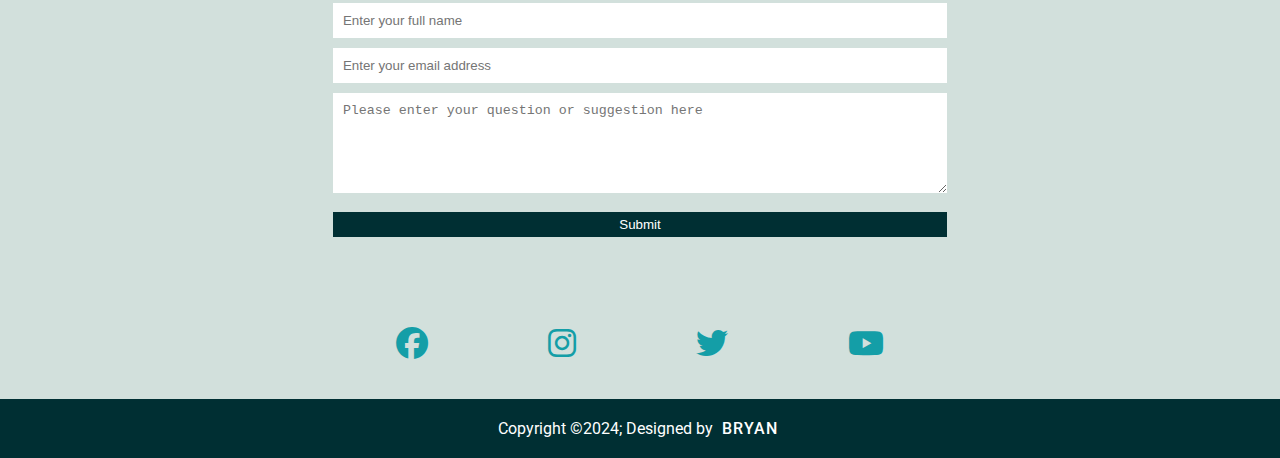
==== commit 594051ff: "Fix responsiveness" ====
--- a/Airbus.html
+++ b/Airbus.html
@@ -18,6 +18,12 @@
 
     <link rel="stylesheet" href="https://cdnjs.cloudflare.com/ajax/libs/font-awesome/6.5.2/css/all.min.css"  
     crossorigin="anonymous" referrerpolicy="no-referrer">
+
+          <!--Favcon Added-->
+          <link rel="apple-touch-icon" sizes="180x180" href="./assets/favicon/apple-touch-icon.png">
+          <link rel="icon" type="image/png" sizes="32x32" href="./assets/favicon/favicon-32x32.png">
+          <link rel="icon" type="image/png" sizes="16x16" href="./assets/favicon/favicon-16x16.png">
+          <link rel="manifest" href="/site.webmanifest">  
     
 </head>
 <body>
@@ -54,7 +60,7 @@
     <section class="airbus-hero">
         <div class="airbus-title">
             <h1>DISCOVER AIRBUS</h1>
-            <p>Pioneering sustainable aerospace for a safe and united world</p>
+            <p>Pioneering sustainable aerospace</p>
         </div>
         <div class="stats">
             <ul style="list-style-type: none;">
--- a/assets/css/style.css
+++ b/assets/css/style.css
@@ -101,8 +101,6 @@
 
 .action-btn:hover {
   background-color: #0097a2;
-  scale: 1.2;
-  transition: 0.5s ease;
 }
 
 
@@ -204,14 +202,14 @@
 }
 .airbus-title {
   position: absolute;
-  top: 20%;
+  top: 25%;
   left: 50%;
   transform: translate(-50%, -50%);
   text-align: center;
 }
 .stats {
   position: absolute;
-  top: 60%;
+  top: 70%;
   left: 50%;
   transform: translate(-50%, -50%);
   font-size: 20px;
@@ -370,8 +368,6 @@
 
 .social-media a:hover i {
   color: white;
-  transition: 0.5s;
-  scale: 1.3;
 }
 
 .footer-bottom {
@@ -394,6 +390,29 @@
 
 
 /* Media queries for responsivness */
+
+@media screen and (max-width:375px) {
+ 
+
+  .navbar .logo {
+    margin-bottom: 10px; 
+  }
+
+  .navbar .links {
+    flex-direction: row; 
+    justify-content: center; 
+    flex-wrap: wrap; 
+
+  }
+
+  .navbar .links a {
+    text-align: center; 
+    white-space: nowrap; 
+  }
+  .action-btn{
+    width: 100px;
+  }
+}
 
 @media screen and (max-width: 480px) {
   .page-title {
@@ -431,7 +450,7 @@
 
   .navbar .links a {
     text-align: center; 
-    padding: 10px 15px; 
+    padding: 10px 5px; 
     white-space: nowrap; 
   }
 
@@ -463,7 +482,7 @@
   .container video{
     position: relative;
     width: 325px;
-    left: -65px;
+    left: -45px;
   }
   .hero img{
     position: relative;
